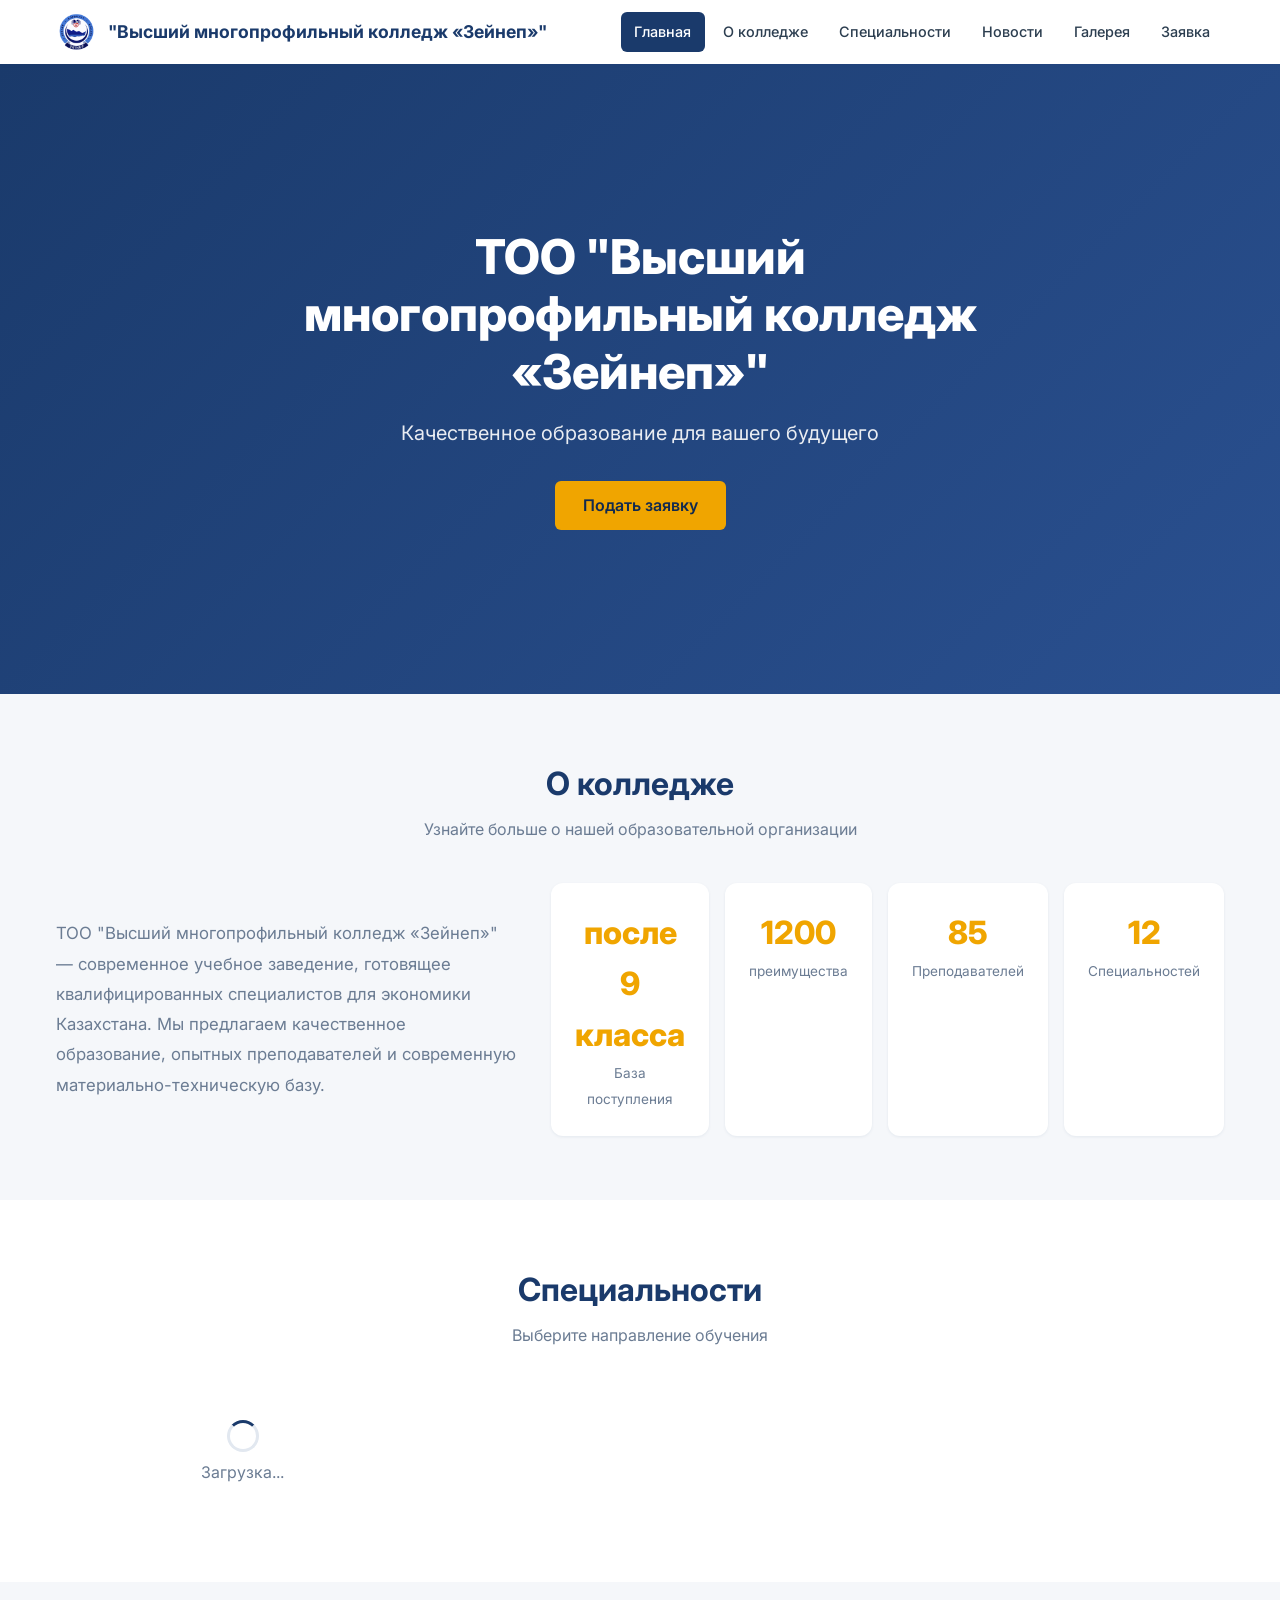
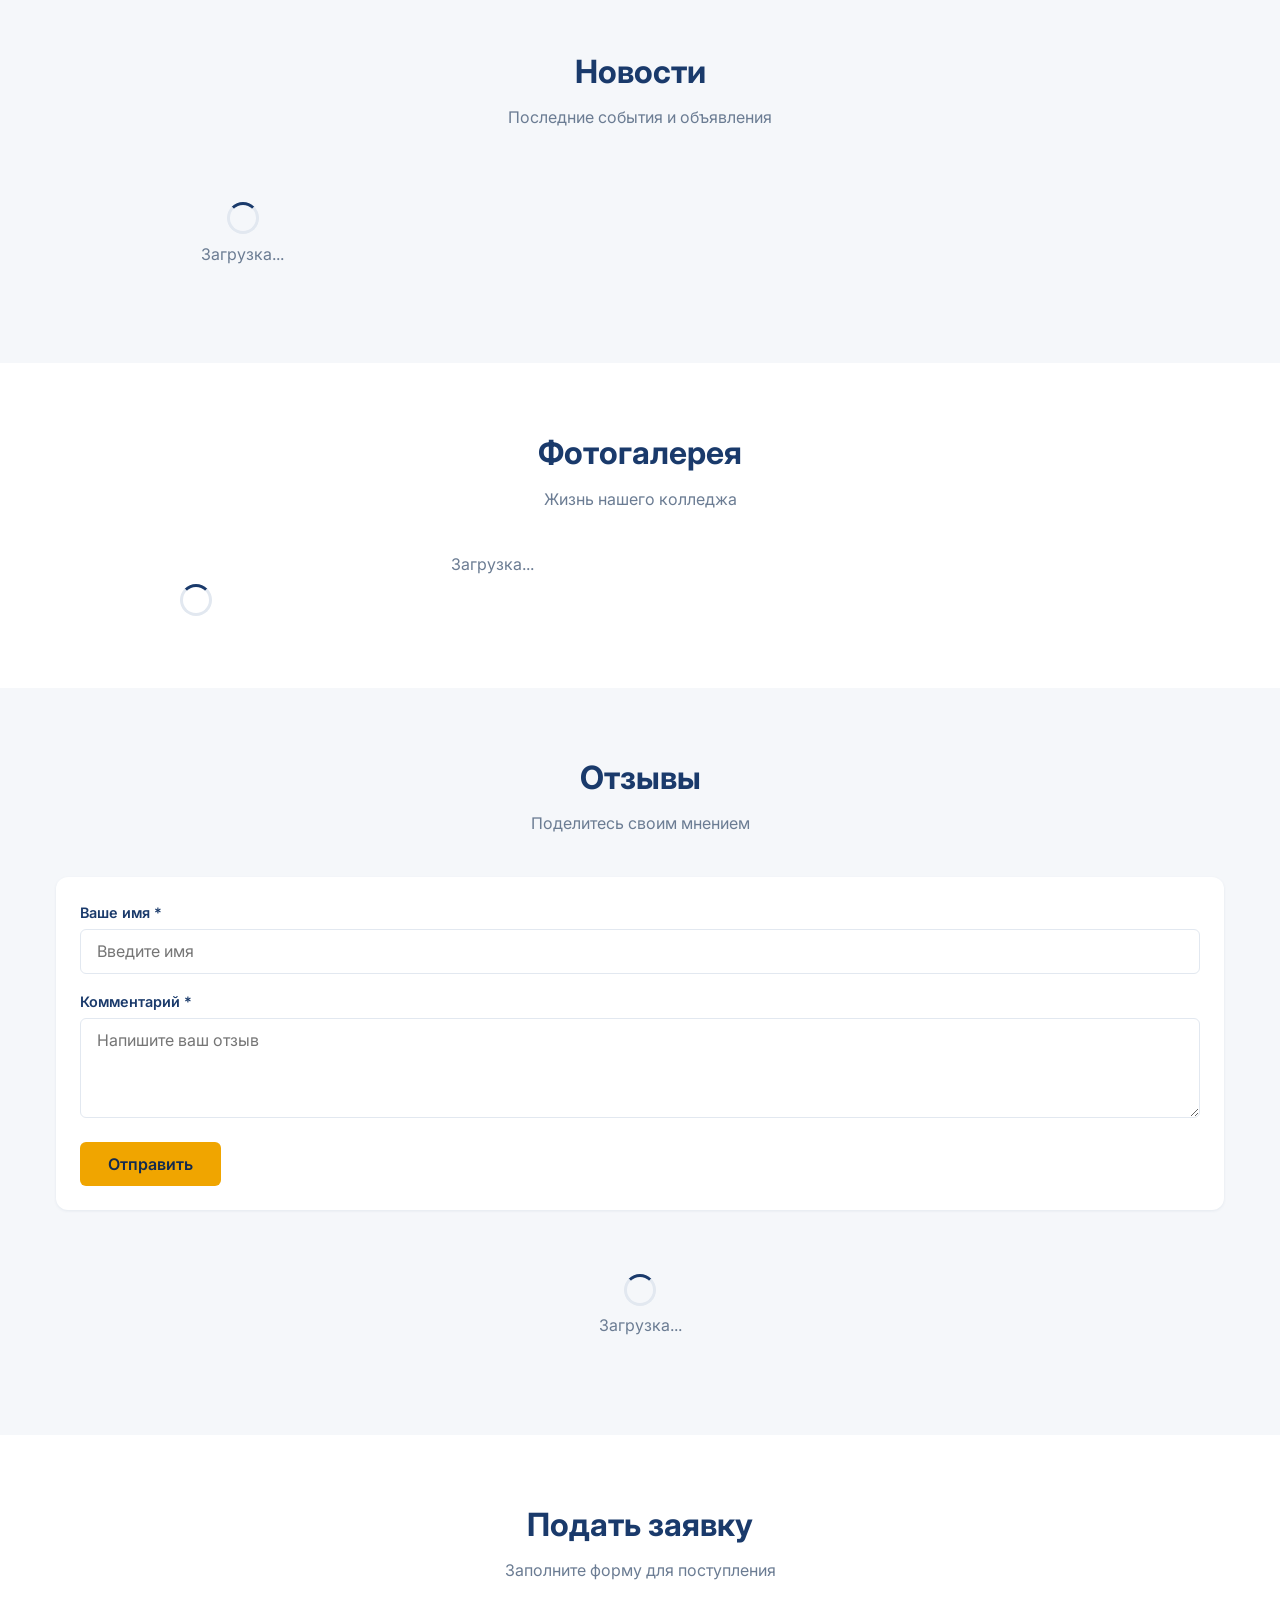
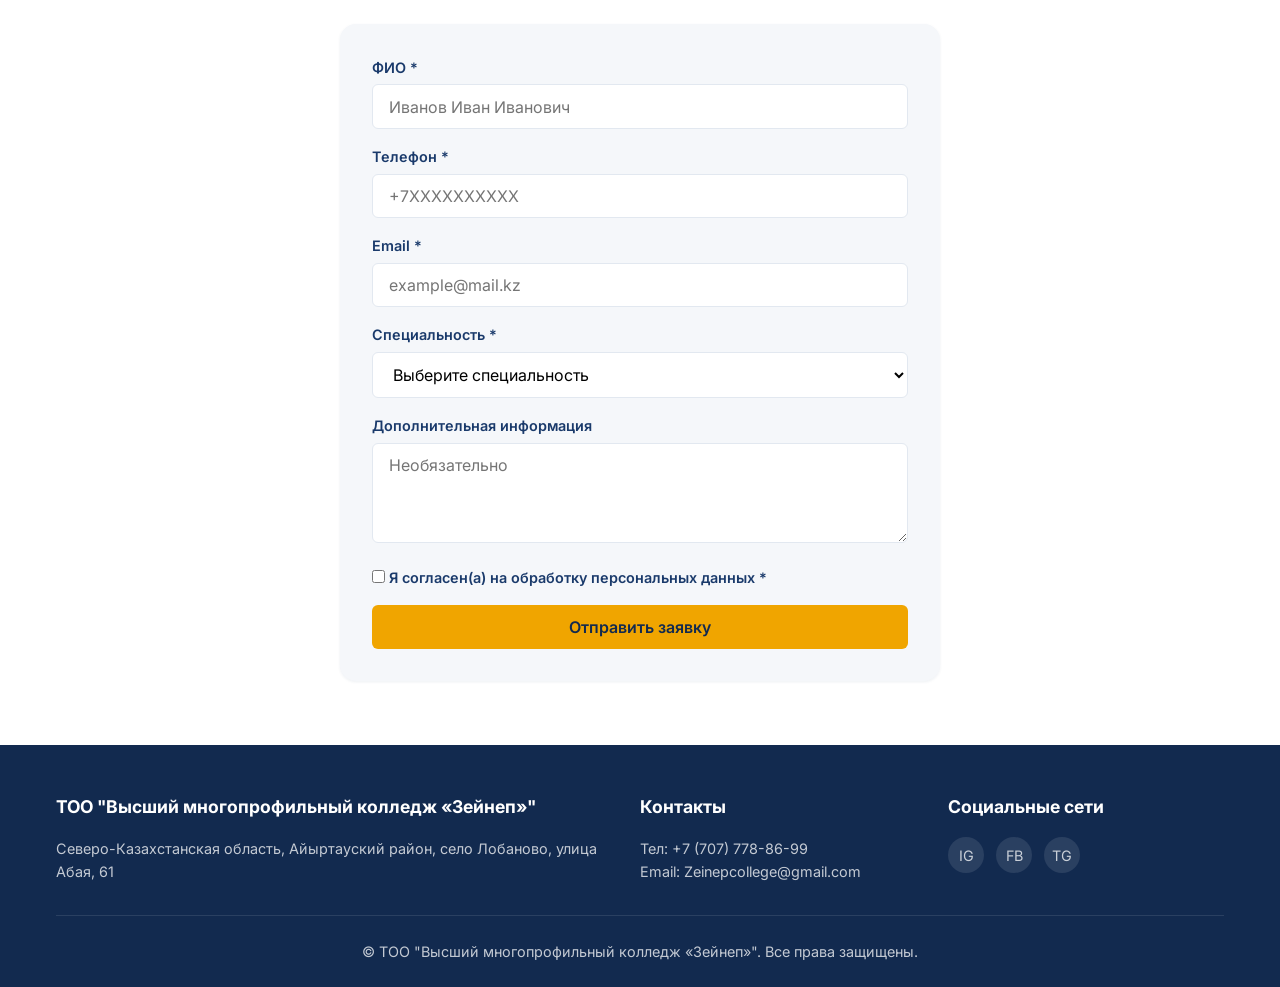
==== index.html @ b901e51c "first commit" ====
<!DOCTYPE html>
<html lang="ru">
<head>
  <meta charset="UTF-8">
  <meta name="viewport" content="width=device-width, initial-scale=1.0">
  <meta name="description" content="Алматинский Технический Колледж — качественное образование в Казахстане">
  <meta name="theme-color" content="#1a3a6b">
  <title>"Высший многопрофильный колледж «Зейнеп»"</title>

  <!-- Favicon -->
  <link rel="icon" href="favicon.ico" sizes="32x32">
  <link rel="icon" href="images/favicon.svg" type="image/svg+xml">
  <link rel="apple-touch-icon" href="images/favicon.svg">
  <link rel="shortcut icon" href="favicon.ico">

  <!-- Critical CSS -->
  <style>
    *,*::before,*::after{box-sizing:border-box;margin:0;padding:0}
    html{scroll-behavior:smooth;font-size:16px}
    body{font-family:'Inter',-apple-system,sans-serif;color:#2c3e50;background:#f5f7fa;line-height:1.6}
    .header{position:sticky;top:0;z-index:1000;background:#fff;box-shadow:0 1px 3px rgba(26,58,107,.08);height:64px}
    .header .container{display:flex;align-items:center;justify-content:space-between;height:100%;max-width:1200px;margin:0 auto;padding:0 1rem}
    .hero{min-height:70vh;display:flex;align-items:center;justify-content:center;text-align:center;background:linear-gradient(135deg,#1a3a6b,#2a5090);color:#fff;padding:3rem 1rem}
    .hero h1{font-size:clamp(1.75rem,5vw,3rem);font-weight:800;margin-bottom:1rem}
    .loading{text-align:center;padding:2rem;color:#6b7c93}
    .spinner{display:inline-block;width:32px;height:32px;border:3px solid #e2e8f0;border-top-color:#1a3a6b;border-radius:50%;animation:spin .8s linear infinite}
    @keyframes spin{to{transform:rotate(360deg)}}
  </style>

  <link rel="preconnect" href="https://fonts.googleapis.com">
  <link rel="preconnect" href="https://fonts.gstatic.com" crossorigin>
  <link href="https://fonts.googleapis.com/css2?family=Inter:wght@400;500;600;700;800&display=swap" rel="stylesheet">
  <link rel="stylesheet" href="assets/css/style.css">
</head>
<body>

  <!-- Header -->
  <header class="header" id="header">
    <div class="container">
      <a href="#home" class="logo">
        <img src="images/logo.png" alt="Логотип колледжа" id="site-logo" width="40" height="40">
        <span id="site-name">"Высший многопрофильный колледж «Зейнеп»"</span>
      </a>
      <button class="nav-toggle" id="nav-toggle" aria-label="Открыть меню" aria-expanded="false">
        <span></span><span></span><span></span>
      </button>
      <nav class="nav" id="nav" aria-label="Основная навигация">
        <a href="#home" class="active">Главная</a>
        <a href="#about">О колледже</a>
        <a href="#specializations">Специальности</a>
        <a href="#news">Новости</a>
        <a href="#gallery">Галерея</a>
        <a href="#apply">Заявка</a>
      </nav>
    </div>
  </header>

  <!-- Hero -->
  <section class="hero" id="home">
    <div class="hero-content">
      <h1 id="hero-title">ТОО "Высший многопрофильный колледж «Зейнеп»"</h1>
      <p id="hero-tagline">Качественное образование для вашего будущего</p>
      <a href="#apply" class="btn btn-primary">Подать заявку</a>
    </div>
  </section>

  <!-- About -->
  <section class="section" id="about">
    <div class="container">
      <h2 class="section-title">О колледже</h2>
      <p class="section-subtitle">Узнайте больше о нашей образовательной организации</p>
      <div class="about-grid">
        <div class="about-text" id="about-text">
          <p> ТОО "Высший многопрофильный колледж «Зейнеп»" — современное учебное заведение, готовящее квалифицированных специалистов для экономики Казахстана. Мы предлагаем качественное образование, опытных преподавателей и современную материально-техническую базу.</p>
        </div>
        <div class="stats-grid" id="stats-grid">
          <div class="stat-card">
            <span class="stat-number" id="stat-founded">после 9 класса</span>
            <span class="stat-label">База поступления</span>
          </div>
          <div class="stat-card">
            <span class="stat-number" id="stat-students">1200</span>
            <span class="stat-label">преимущества</span>
          </div>
          <div class="stat-card">
            <span class="stat-number" id="stat-teachers">85</span>
            <span class="stat-label">Преподавателей</span>
          </div>
          <div class="stat-card">
            <span class="stat-number" id="stat-specs">12</span>
            <span class="stat-label">Специальностей</span>
          </div>
        </div>
      </div>
    </div>
  </section>

  <!-- Specializations -->
  <section class="section" id="specializations" style="background:#fff">
    <div class="container">
      <h2 class="section-title">Специальности</h2>
      <p class="section-subtitle">Выберите направление обучения</p>
      <div class="cards-grid" id="specs-grid">
        <div class="loading"><div class="spinner"></div><p>Загрузка...</p></div>
      </div>
    </div>
  </section>

  <!-- News -->
  <section class="section" id="news">
    <div class="container">
      <h2 class="section-title">Новости</h2>
      <p class="section-subtitle">Последние события и объявления</p>
      <div class="cards-grid" id="news-grid">
        <div class="loading"><div class="spinner"></div><p>Загрузка...</p></div>
      </div>
      <div class="show-more-wrap hidden" id="news-show-more-wrap">
        <button class="btn btn-secondary" id="news-show-more">Показать ещё</button>
      </div>
    </div>
  </section>

  <!-- Gallery -->
  <section class="section" id="gallery" style="background:#fff">
    <div class="container">
      <h2 class="section-title">Фотогалерея</h2>
      <p class="section-subtitle">Жизнь нашего колледжа</p>
      <div class="gallery-grid" id="gallery-grid">
        <div class="loading"><div class="spinner"></div><p>Загрузка...</p></div>
      </div>
    </div>
  </section>

  <!-- Comments -->
  <section class="section" id="comments">
    <div class="container">
      <h2 class="section-title">Отзывы</h2>
      <p class="section-subtitle">Поделитесь своим мнением</p>
      <form class="comment-form" id="comment-form" novalidate>
        <div class="form-group">
          <label for="comment-name">Ваше имя *</label>
          <input type="text" id="comment-name" class="form-control" required maxlength="100" placeholder="Введите имя">
          <span class="form-error" id="comment-name-error">Пожалуйста, введите имя</span>
        </div>
        <div class="form-group">
          <label for="comment-text">Комментарий *</label>
          <textarea id="comment-text" class="form-control" required maxlength="1000" placeholder="Напишите ваш отзыв"></textarea>
          <span class="form-error" id="comment-text-error">Пожалуйста, введите комментарий</span>
        </div>
        <button type="submit" class="btn btn-primary">Отправить</button>
      </form>
      <div class="comments-list" id="comments-list">
        <div class="loading"><div class="spinner"></div><p>Загрузка...</p></div>
      </div>
    </div>
  </section>

  <!-- Application -->
  <section class="section apply-section" id="apply">
    <div class="container">
      <h2 class="section-title">Подать заявку</h2>
      <p class="section-subtitle">Заполните форму для поступления</p>
      <form class="apply-form" id="apply-form" novalidate>
        <div class="form-group">
          <label for="apply-name">ФИО *</label>
          <input type="text" id="apply-name" class="form-control" required maxlength="150" placeholder="Иванов Иван Иванович">
          <span class="form-error" id="apply-name-error">Введите полное имя</span>
        </div>
        <div class="form-group">
          <label for="apply-phone">Телефон *</label>
          <input type="tel" id="apply-phone" class="form-control" required placeholder="+7XXXXXXXXXX" inputmode="numeric" maxlength="12">
          <span class="form-error" id="apply-phone-error">Формат: +7 и 10 цифр (например, +77001234567)</span>
        </div>
        <div class="form-group">
          <label for="apply-email">Email *</label>
          <input type="email" id="apply-email" class="form-control" required placeholder="example@mail.kz">
          <span class="form-error" id="apply-email-error">Введите корректный email</span>
        </div>
        <div class="form-group">
          <label for="apply-spec">Специальность *</label>
          <select id="apply-spec" class="form-control" required>
            <option value="">Выберите специальность</option>
          </select>
          <span class="form-error" id="apply-spec-error">Выберите специальность</span>
        </div>
        <div class="form-group">
          <label for="apply-message">Дополнительная информация</label>
          <textarea id="apply-message" class="form-control" maxlength="2000" placeholder="Необязательно"></textarea>
        </div>
        <div class="form-group">
          <label class="form-check">
            <input type="checkbox" id="apply-consent" required>
            <span>Я согласен(а) на обработку персональных данных *</span>
          </label>
          <span class="form-error" id="apply-consent-error">Необходимо согласие</span>
        </div>
        <button type="submit" class="btn btn-primary" style="width:100%">Отправить заявку</button>
      </form>
      <div class="form-success" id="apply-success">
        <p>✓ Заявка успешно отправлена! Мы свяжемся с вами в ближайшее время.</p>
      </div>
    </div>
  </section>

  <!-- Footer -->
  <footer class="footer" id="footer">
    <div class="container">
      <div class="footer-grid">
        <div>
          <h3 id="footer-name">ТОО "Высший многопрофильный колледж «Зейнеп»"</h3>
          <p id="footer-address">Северо-Казахстанская область, Айыртауский район, село Лобаново, улица Абая, 61</p>
        </div>
        <div>
          <h3>Контакты</h3>
          <p>Тел: <a href="tel:+77271234567" id="footer-phone">+7 (707) 778-86-99</a></p>
          <p>Email: <a href="mailto:info@college.kz" id="footer-email">Zeinepcollege@gmail.com</a></p>
        </div>
        <div>
          <h3>Социальные сети</h3>
          <div class="social-links" id="social-links">
            <a href="#" aria-label="Instagram" title="Instagram">IG</a>
            <a href="#" aria-label="Facebook" title="Facebook">FB</a>
            <a href="#" aria-label="Telegram" title="Telegram">TG</a>
          </div>
        </div>
      </div>
      <div class="footer-bottom">
        <p>&copy; <span id="footer-year"></span> <span id="footer-copy-name">ТОО "Высший многопрофильный колледж «Зейнеп»"</span>. Все права защищены.</p>
      </div>
    </div>
  </footer>

  <!-- Lightbox -->
  <div class="lightbox" id="lightbox" role="dialog" aria-label="Просмотр фото">
    <button class="lightbox-close" id="lightbox-close" aria-label="Закрыть">&times;</button>
    <img src="" alt="" id="lightbox-img">
    <p class="lightbox-caption" id="lightbox-caption"></p>
  </div>

  <!-- Toast -->
  <div class="toast" id="toast"></div>

  <script type="module" src="js/main.js" defer></script>
</body>
</html>
---- assets/css/style.css ----
/* College Website — Main Stylesheet */
:root {
  --color-primary: #1a3a6b;
  --color-primary-dark: #122a4f;
  --color-primary-light: #2a5090;
  --color-accent: #f0a500;
  --color-accent-hover: #d89400;
  --color-white: #ffffff;
  --color-bg: #f5f7fa;
  --color-text: #2c3e50;
  --color-text-light: #6b7c93;
  --color-border: #e2e8f0;
  --color-success: #27ae60;
  --color-danger: #e74c3c;
  --font-family: 'Inter', 'Roboto', -apple-system, BlinkMacSystemFont, sans-serif;
  --shadow-sm: 0 1px 3px rgba(26, 58, 107, 0.08);
  --shadow-md: 0 4px 16px rgba(26, 58, 107, 0.12);
  --shadow-lg: 0 8px 32px rgba(26, 58, 107, 0.16);
  --radius-sm: 6px;
  --radius-md: 12px;
  --radius-lg: 16px;
  --transition: 0.25s ease;
  --header-height: 64px;
}

*, *::before, *::after { box-sizing: border-box; margin: 0; padding: 0; }

html {
  scroll-behavior: smooth;
  font-size: 16px;
  -webkit-text-size-adjust: 100%;
}

body {
  font-family: var(--font-family);
  color: var(--color-text);
  background: var(--color-bg);
  line-height: 1.6;
  overflow-x: hidden;
}

img { max-width: 100%; height: auto; display: block; }

a { color: var(--color-primary); text-decoration: none; transition: color var(--transition); }
a:hover { color: var(--color-accent); }

ul { list-style: none; }

.container {
  width: 100%;
  max-width: 1200px;
  margin: 0 auto;
  padding: 0 1rem;
}

.section {
  padding: 4rem 0;
}

.section-title {
  font-size: clamp(1.5rem, 4vw, 2rem);
  color: var(--color-primary);
  text-align: center;
  margin-bottom: 0.5rem;
  font-weight: 700;
}

.section-subtitle {
  text-align: center;
  color: var(--color-text-light);
  margin-bottom: 2.5rem;
  font-size: 1rem;
}

/* Header */
.header {
  position: sticky;
  top: 0;
  z-index: 1000;
  background: var(--color-white);
  box-shadow: var(--shadow-sm);
  height: var(--header-height);
}

.header .container {
  display: flex;
  align-items: center;
  justify-content: space-between;
  height: 100%;
}

.logo {
  display: flex;
  align-items: center;
  gap: 0.75rem;
  font-weight: 700;
  font-size: 1.1rem;
  color: var(--color-primary);
}

.logo img {
  width: 40px;
  height: 40px;
  border-radius: var(--radius-sm);
  object-fit: cover;
}

.nav-toggle {
  display: flex;
  flex-direction: column;
  gap: 5px;
  background: none;
  border: none;
  cursor: pointer;
  padding: 4px;
}

.nav-toggle span {
  display: block;
  width: 24px;
  height: 2px;
  background: var(--color-primary);
  transition: var(--transition);
  border-radius: 2px;
}

.nav {
  display: none;
  position: fixed;
  top: var(--header-height);
  left: 0;
  right: 0;
  background: var(--color-white);
  box-shadow: var(--shadow-md);
  padding: 1rem;
  flex-direction: column;
  gap: 0;
}

.nav.open { display: flex; }

.nav a {
  display: block;
  padding: 0.75rem 1rem;
  color: var(--color-text);
  font-weight: 500;
  border-radius: var(--radius-sm);
  transition: background var(--transition), color var(--transition);
}

.nav a:hover,
.nav a.active {
  background: var(--color-primary);
  color: var(--color-white);
}

@media (min-width: 768px) {
  .nav-toggle { display: none; }
  .nav {
    display: flex;
    position: static;
    flex-direction: row;
    background: none;
    box-shadow: none;
    padding: 0;
    gap: 0.25rem;
  }
  .nav a { padding: 0.5rem 0.85rem; font-size: 0.9rem; }
}

/* Hero */
.hero {
  position: relative;
  min-height: 70vh;
  display: flex;
  align-items: center;
  justify-content: center;
  text-align: center;
  background: linear-gradient(135deg, var(--color-primary) 0%, var(--color-primary-light) 100%);
  color: var(--color-white);
  padding: 3rem 1rem;
  overflow: hidden;
}

.hero::before {
  content: '';
  position: absolute;
  inset: 0;
  background: url('../images/hero-pattern.svg') repeat;
  opacity: 0.05;
}

.hero-content { position: relative; z-index: 1; max-width: 700px; }

.hero h1 {
  font-size: clamp(1.75rem, 5vw, 3rem);
  font-weight: 800;
  margin-bottom: 1rem;
  line-height: 1.2;
}

.hero p {
  font-size: clamp(1rem, 2.5vw, 1.25rem);
  opacity: 0.9;
  margin-bottom: 2rem;
}

/* Buttons */
.btn {
  display: inline-flex;
  align-items: center;
  justify-content: center;
  gap: 0.5rem;
  padding: 0.75rem 1.75rem;
  border: none;
  border-radius: var(--radius-sm);
  font-family: var(--font-family);
  font-size: 1rem;
  font-weight: 600;
  cursor: pointer;
  transition: background var(--transition), transform var(--transition), box-shadow var(--transition);
}

.btn:active { transform: scale(0.97); }

.btn-primary {
  background: var(--color-accent);
  color: var(--color-primary-dark);
}

.btn-primary:hover {
  background: var(--color-accent-hover);
  box-shadow: var(--shadow-md);
}

.btn-outline {
  background: transparent;
  color: var(--color-white);
  border: 2px solid var(--color-white);
}

.btn-outline:hover {
  background: var(--color-white);
  color: var(--color-primary);
}

.btn-sm { padding: 0.5rem 1rem; font-size: 0.875rem; }

/* About */
.about-grid {
  display: grid;
  gap: 2rem;
  align-items: center;
}

.about-text {
  font-size: 1.05rem;
  color: var(--color-text-light);
  line-height: 1.8;
}

.stats-grid {
  display: grid;
  grid-template-columns: repeat(2, 1fr);
  gap: 1rem;
}

.stat-card {
  background: var(--color-white);
  border-radius: var(--radius-md);
  padding: 1.5rem;
  text-align: center;
  box-shadow: var(--shadow-sm);
  transition: transform var(--transition), box-shadow var(--transition);
}

.stat-card:hover {
  transform: translateY(-4px);
  box-shadow: var(--shadow-md);
}

.stat-number {
  font-size: 2rem;
  font-weight: 800;
  color: var(--color-accent);
  display: block;
}

.stat-label {
  font-size: 0.85rem;
  color: var(--color-text-light);
  margin-top: 0.25rem;
}

@media (min-width: 768px) {
  .about-grid { grid-template-columns: 1fr 1fr; }
  .stats-grid { grid-template-columns: repeat(4, 1fr); }
}

/* Cards */
.cards-grid {
  display: grid;
  grid-template-columns: 1fr;
  gap: 1.5rem;
}

@media (min-width: 600px) { .cards-grid { grid-template-columns: repeat(2, 1fr); } }
@media (min-width: 992px) { .cards-grid { grid-template-columns: repeat(3, 1fr); } }

.card {
  background: var(--color-white);
  border-radius: var(--radius-md);
  box-shadow: var(--shadow-sm);
  overflow: hidden;
  transition: transform var(--transition), box-shadow var(--transition);
}

.card:hover {
  transform: translateY(-4px);
  box-shadow: var(--shadow-md);
}

.card-body { padding: 1.5rem; }

.card-title {
  font-size: 1.15rem;
  font-weight: 700;
  color: var(--color-primary);
  margin-bottom: 0.5rem;
}

.card-meta {
  display: flex;
  flex-wrap: wrap;
  gap: 0.5rem;
  margin-bottom: 0.75rem;
}

.badge {
  display: inline-block;
  padding: 0.2rem 0.6rem;
  border-radius: 20px;
  font-size: 0.75rem;
  font-weight: 600;
  background: rgba(26, 58, 107, 0.1);
  color: var(--color-primary);
}

.badge-accent {
  background: rgba(240, 165, 0, 0.15);
  color: var(--color-accent-hover);
}

.card-text {
  color: var(--color-text-light);
  font-size: 0.95rem;
  line-height: 1.6;
}

.card-expand {
  max-height: 0;
  overflow: hidden;
  transition: max-height 0.4s ease;
}

.card.expanded .card-expand { max-height: 500px; }

.card-toggle {
  background: none;
  border: none;
  color: var(--color-primary);
  font-weight: 600;
  cursor: pointer;
  padding: 0.5rem 0;
  font-size: 0.9rem;
  font-family: var(--font-family);
}

.card-toggle:hover { color: var(--color-accent); }

/* News */
.news-date {
  font-size: 0.8rem;
  color: var(--color-text-light);
  margin-bottom: 0.5rem;
}

.news-card .card-body { cursor: pointer; }

.news-full {
  display: none;
  padding-top: 0.75rem;
  border-top: 1px solid var(--color-border);
  margin-top: 0.75rem;
}

.news-card.expanded .news-full { display: block; }
.news-card.expanded .news-preview { display: none; }

.show-more-wrap { text-align: center; margin-top: 2rem; }

/* Gallery */
.gallery-grid {
  columns: 2;
  column-gap: 0.75rem;
}

.gallery-item {
  break-inside: avoid;
  margin-bottom: 0.75rem;
  border-radius: var(--radius-md);
  overflow: hidden;
  cursor: pointer;
  position: relative;
}

.gallery-item img {
  width: 100%;
  transition: transform var(--transition);
}

.gallery-item:hover img { transform: scale(1.05); }

@media (min-width: 600px) { .gallery-grid { columns: 3; } }
@media (min-width: 992px) { .gallery-grid { columns: 4; column-gap: 1rem; } }

/* Lightbox */
.lightbox {
  display: none;
  position: fixed;
  inset: 0;
  z-index: 2000;
  background: rgba(0, 0, 0, 0.9);
  align-items: center;
  justify-content: center;
  padding: 1rem;
}

.lightbox.open { display: flex; }

.lightbox img {
  max-height: 90vh;
  max-width: 90vw;
  border-radius: var(--radius-sm);
}

.lightbox-close {
  position: absolute;
  top: 1rem;
  right: 1rem;
  background: none;
  border: none;
  color: var(--color-white);
  font-size: 2rem;
  cursor: pointer;
  line-height: 1;
}

.lightbox-caption {
  position: absolute;
  bottom: 1.5rem;
  left: 50%;
  transform: translateX(-50%);
  color: var(--color-white);
  text-align: center;
  font-size: 0.9rem;
}

/* Comments */
.comment-form {
  background: var(--color-white);
  border-radius: var(--radius-md);
  padding: 1.5rem;
  box-shadow: var(--shadow-sm);
  margin-bottom: 2rem;
}

.form-group { margin-bottom: 1rem; }

.form-group label {
  display: block;
  font-weight: 600;
  margin-bottom: 0.35rem;
  font-size: 0.9rem;
  color: var(--color-primary);
}

.form-control {
  width: 100%;
  padding: 0.7rem 1rem;
  border: 1px solid var(--color-border);
  border-radius: var(--radius-sm);
  font-family: var(--font-family);
  font-size: 1rem;
  transition: border-color var(--transition), box-shadow var(--transition);
  background: var(--color-white);
}

.form-control:focus {
  outline: none;
  border-color: var(--color-primary);
  box-shadow: 0 0 0 3px rgba(26, 58, 107, 0.15);
}

textarea.form-control { resize: vertical; min-height: 100px; }

.form-check {
  display: flex;
  align-items: flex-start;
  gap: 0.5rem;
  font-size: 0.9rem;
}

.form-check input { margin-top: 0.25rem; }

.form-error {
  color: var(--color-danger);
  font-size: 0.8rem;
  margin-top: 0.25rem;
  display: none;
}

.form-error.visible { display: block; }

.comments-list { display: flex; flex-direction: column; gap: 1rem; }

.comment-item {
  background: var(--color-white);
  border-radius: var(--radius-md);
  padding: 1.25rem;
  box-shadow: var(--shadow-sm);
}

.comment-header {
  display: flex;
  justify-content: space-between;
  align-items: center;
  margin-bottom: 0.5rem;
}

.comment-author { font-weight: 700; color: var(--color-primary); }

.comment-date { font-size: 0.8rem; color: var(--color-text-light); }

.comment-text { color: var(--color-text); margin-bottom: 0.75rem; }

.comment-actions { display: flex; align-items: center; gap: 0.5rem; }

.like-btn {
  display: inline-flex;
  align-items: center;
  gap: 0.35rem;
  background: none;
  border: 1px solid var(--color-border);
  border-radius: 20px;
  padding: 0.3rem 0.75rem;
  cursor: pointer;
  font-size: 0.85rem;
  font-family: var(--font-family);
  transition: background var(--transition), border-color var(--transition);
}

.like-btn:hover { border-color: var(--color-accent); }

.like-btn.liked {
  background: rgba(240, 165, 0, 0.15);
  border-color: var(--color-accent);
  color: var(--color-accent-hover);
}

/* Application Form */
.apply-section {
  background: var(--color-white);
}

.apply-form {
  max-width: 600px;
  margin: 0 auto;
  background: var(--color-bg);
  border-radius: var(--radius-lg);
  padding: 2rem;
  box-shadow: var(--shadow-sm);
}

.form-success {
  display: none;
  text-align: center;
  padding: 2rem;
  background: rgba(39, 174, 96, 0.1);
  border-radius: var(--radius-md);
  color: var(--color-success);
  font-weight: 600;
}

.form-success.visible { display: block; }

/* Footer */
.footer {
  background: var(--color-primary-dark);
  color: rgba(255, 255, 255, 0.85);
  padding: 3rem 0 1.5rem;
}

.footer-grid {
  display: grid;
  gap: 2rem;
  margin-bottom: 2rem;
}

.footer h3 {
  color: var(--color-white);
  font-size: 1.1rem;
  margin-bottom: 1rem;
}

.footer p, .footer a { font-size: 0.9rem; color: rgba(255, 255, 255, 0.75); }
.footer a:hover { color: var(--color-accent); }

.social-links { display: flex; gap: 0.75rem; flex-wrap: wrap; }

.social-links a {
  display: inline-flex;
  align-items: center;
  justify-content: center;
  width: 36px;
  height: 36px;
  border-radius: 50%;
  background: rgba(255, 255, 255, 0.1);
  transition: background var(--transition);
}

.social-links a:hover { background: var(--color-accent); color: var(--color-primary-dark); }

.footer-bottom {
  border-top: 1px solid rgba(255, 255, 255, 0.1);
  padding-top: 1.5rem;
  text-align: center;
  font-size: 0.85rem;
}

@media (min-width: 768px) {
  .footer-grid { grid-template-columns: 2fr 1fr 1fr; }
}

/* Loading & Empty States */
.loading {
  text-align: center;
  padding: 2rem;
  color: var(--color-text-light);
}

.spinner {
  display: inline-block;
  width: 32px;
  height: 32px;
  border: 3px solid var(--color-border);
  border-top-color: var(--color-primary);
  border-radius: 50%;
  animation: spin 0.8s linear infinite;
}

@keyframes spin { to { transform: rotate(360deg); } }

.empty-state {
  text-align: center;
  padding: 2rem;
  color: var(--color-text-light);
}

/* Toast */
.toast {
  position: fixed;
  bottom: 1.5rem;
  right: 1.5rem;
  padding: 0.75rem 1.25rem;
  border-radius: var(--radius-sm);
  color: var(--color-white);
  font-weight: 500;
  z-index: 3000;
  transform: translateY(100px);
  opacity: 0;
  transition: transform 0.3s ease, opacity 0.3s ease;
}

.toast.show { transform: translateY(0); opacity: 1; }
.toast-success { background: var(--color-success); }
.toast-error { background: var(--color-danger); }

/* Admin Styles */
.admin-body { background: #eef1f6; min-height: 100vh; }

.admin-login {
  min-height: 100vh;
  display: flex;
  align-items: center;
  justify-content: center;
  padding: 1rem;
}

.login-card {
  background: var(--color-white);
  border-radius: var(--radius-lg);
  padding: 2.5rem;
  box-shadow: var(--shadow-lg);
  width: 100%;
  max-width: 420px;
}

.login-card h1 {
  text-align: center;
  color: var(--color-primary);
  margin-bottom: 0.5rem;
  font-size: 1.5rem;
}

.login-card p {
  text-align: center;
  color: var(--color-text-light);
  margin-bottom: 2rem;
  font-size: 0.9rem;
}

.admin-dashboard { display: none; }
.admin-dashboard.visible { display: block; }

.admin-header {
  background: var(--color-primary);
  color: var(--color-white);
  padding: 1rem 0;
  position: sticky;
  top: 0;
  z-index: 100;
}

.admin-header .container {
  display: flex;
  align-items: center;
  justify-content: space-between;
}

.admin-header h1 { font-size: 1.25rem; }

.admin-header .btn-outline {
  border-color: rgba(255, 255, 255, 0.6);
  color: var(--color-white);
  padding: 0.4rem 1rem;
  font-size: 0.85rem;
}

.admin-header .btn-outline:hover {
  background: var(--color-white);
  color: var(--color-primary);
}

.admin-nav {
  background: var(--color-white);
  border-bottom: 1px solid var(--color-border);
  overflow-x: auto;
  -webkit-overflow-scrolling: touch;
}

.admin-nav .container {
  display: flex;
  gap: 0;
  white-space: nowrap;
}

.admin-nav button {
  background: none;
  border: none;
  padding: 0.85rem 1.25rem;
  font-family: var(--font-family);
  font-size: 0.9rem;
  font-weight: 500;
  color: var(--color-text-light);
  cursor: pointer;
  border-bottom: 3px solid transparent;
  transition: color var(--transition), border-color var(--transition);
}

.admin-nav button:hover,
.admin-nav button.active {
  color: var(--color-primary);
  border-bottom-color: var(--color-accent);
}

.admin-content { padding: 2rem 0; }

.admin-panel { display: none; }
.admin-panel.active { display: block; }

.admin-panel h2 {
  color: var(--color-primary);
  margin-bottom: 1.5rem;
  font-size: 1.35rem;
}

.admin-card {
  background: var(--color-white);
  border-radius: var(--radius-md);
  padding: 1.5rem;
  box-shadow: var(--shadow-sm);
  margin-bottom: 1.5rem;
}

.admin-table-wrap { overflow-x: auto; }

.admin-table {
  width: 100%;
  border-collapse: collapse;
  font-size: 0.9rem;
}

.admin-table th,
.admin-table td {
  padding: 0.75rem 1rem;
  text-align: left;
  border-bottom: 1px solid var(--color-border);
}

.admin-table th {
  background: var(--color-bg);
  font-weight: 600;
  color: var(--color-primary);
  white-space: nowrap;
}

.admin-table tr:hover td { background: rgba(26, 58, 107, 0.03); }

.admin-actions { display: flex; gap: 0.5rem; flex-wrap: wrap; }

.btn-danger {
  background: var(--color-danger);
  color: var(--color-white);
}

.btn-danger:hover { background: #c0392b; }

.btn-secondary {
  background: var(--color-primary);
  color: var(--color-white);
}

.btn-secondary:hover { background: var(--color-primary-dark); }

.btn-success {
  background: var(--color-success);
  color: var(--color-white);
}

.status-badge {
  display: inline-block;
  padding: 0.15rem 0.5rem;
  border-radius: 12px;
  font-size: 0.75rem;
  font-weight: 600;
}

.status-new { background: rgba(240, 165, 0, 0.2); color: var(--color-accent-hover); }
.status-reviewed { background: rgba(39, 174, 96, 0.15); color: var(--color-success); }
.status-published { background: rgba(39, 174, 96, 0.15); color: var(--color-success); }
.status-draft { background: rgba(107, 124, 147, 0.15); color: var(--color-text-light); }

.admin-list-item {
  display: flex;
  align-items: center;
  justify-content: space-between;
  padding: 1rem;
  border-bottom: 1px solid var(--color-border);
  gap: 1rem;
}

.admin-list-item:last-child { border-bottom: none; }

.admin-list-info { flex: 1; min-width: 0; }
.admin-list-info h4 { font-size: 0.95rem; color: var(--color-primary); margin-bottom: 0.25rem; }
.admin-list-info p { font-size: 0.85rem; color: var(--color-text-light); }

.reorder-btns { display: flex; flex-direction: column; gap: 2px; }

.reorder-btns button {
  background: var(--color-bg);
  border: 1px solid var(--color-border);
  border-radius: 4px;
  width: 28px;
  height: 24px;
  cursor: pointer;
  font-size: 0.75rem;
  line-height: 1;
}

.reorder-btns button:hover { background: var(--color-primary); color: var(--color-white); }

.gallery-admin-grid {
  display: grid;
  grid-template-columns: repeat(auto-fill, minmax(140px, 1fr));
  gap: 1rem;
}

.gallery-admin-item {
  position: relative;
  border-radius: var(--radius-sm);
  overflow: hidden;
  aspect-ratio: 1;
}

.gallery-admin-item img {
  width: 100%;
  height: 100%;
  object-fit: cover;
}

.gallery-admin-item .overlay {
  position: absolute;
  inset: 0;
  background: rgba(0, 0, 0, 0.5);
  display: flex;
  align-items: center;
  justify-content: center;
  opacity: 0;
  transition: opacity var(--transition);
}

.gallery-admin-item:hover .overlay { opacity: 1; }

.modal {
  display: none;
  position: fixed;
  inset: 0;
  z-index: 2000;
  background: rgba(0, 0, 0, 0.5);
  align-items: center;
  justify-content: center;
  padding: 1rem;
}

.modal.open { display: flex; }

.modal-content {
  background: var(--color-white);
  border-radius: var(--radius-lg);
  padding: 2rem;
  width: 100%;
  max-width: 560px;
  max-height: 90vh;
  overflow-y: auto;
}

.modal-header {
  display: flex;
  justify-content: space-between;
  align-items: center;
  margin-bottom: 1.5rem;
}

.modal-header h3 { color: var(--color-primary); }

.modal-close {
  background: none;
  border: none;
  font-size: 1.5rem;
  cursor: pointer;
  color: var(--color-text-light);
  line-height: 1;
}

.form-row {
  display: grid;
  gap: 1rem;
}

@media (min-width: 600px) {
  .form-row.two-col { grid-template-columns: 1fr 1fr; }
}

.hidden { display: none !important; }
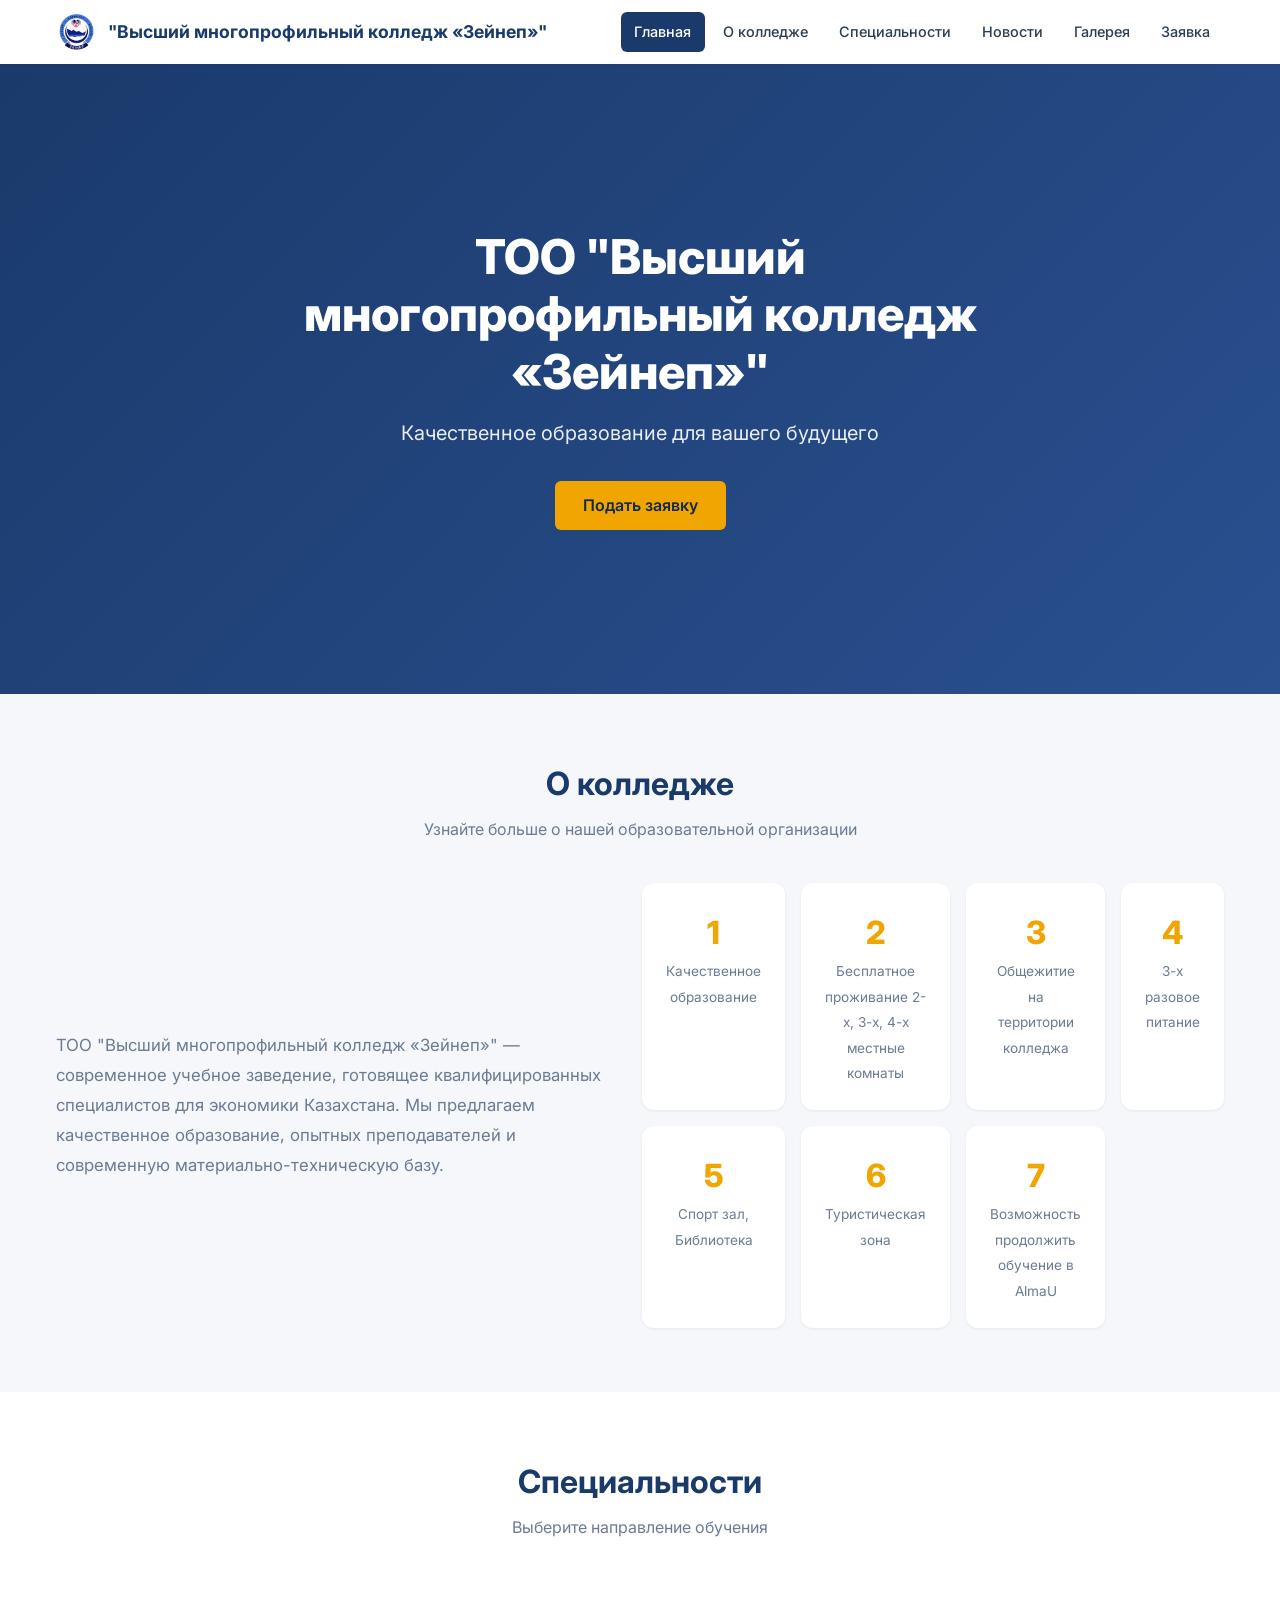
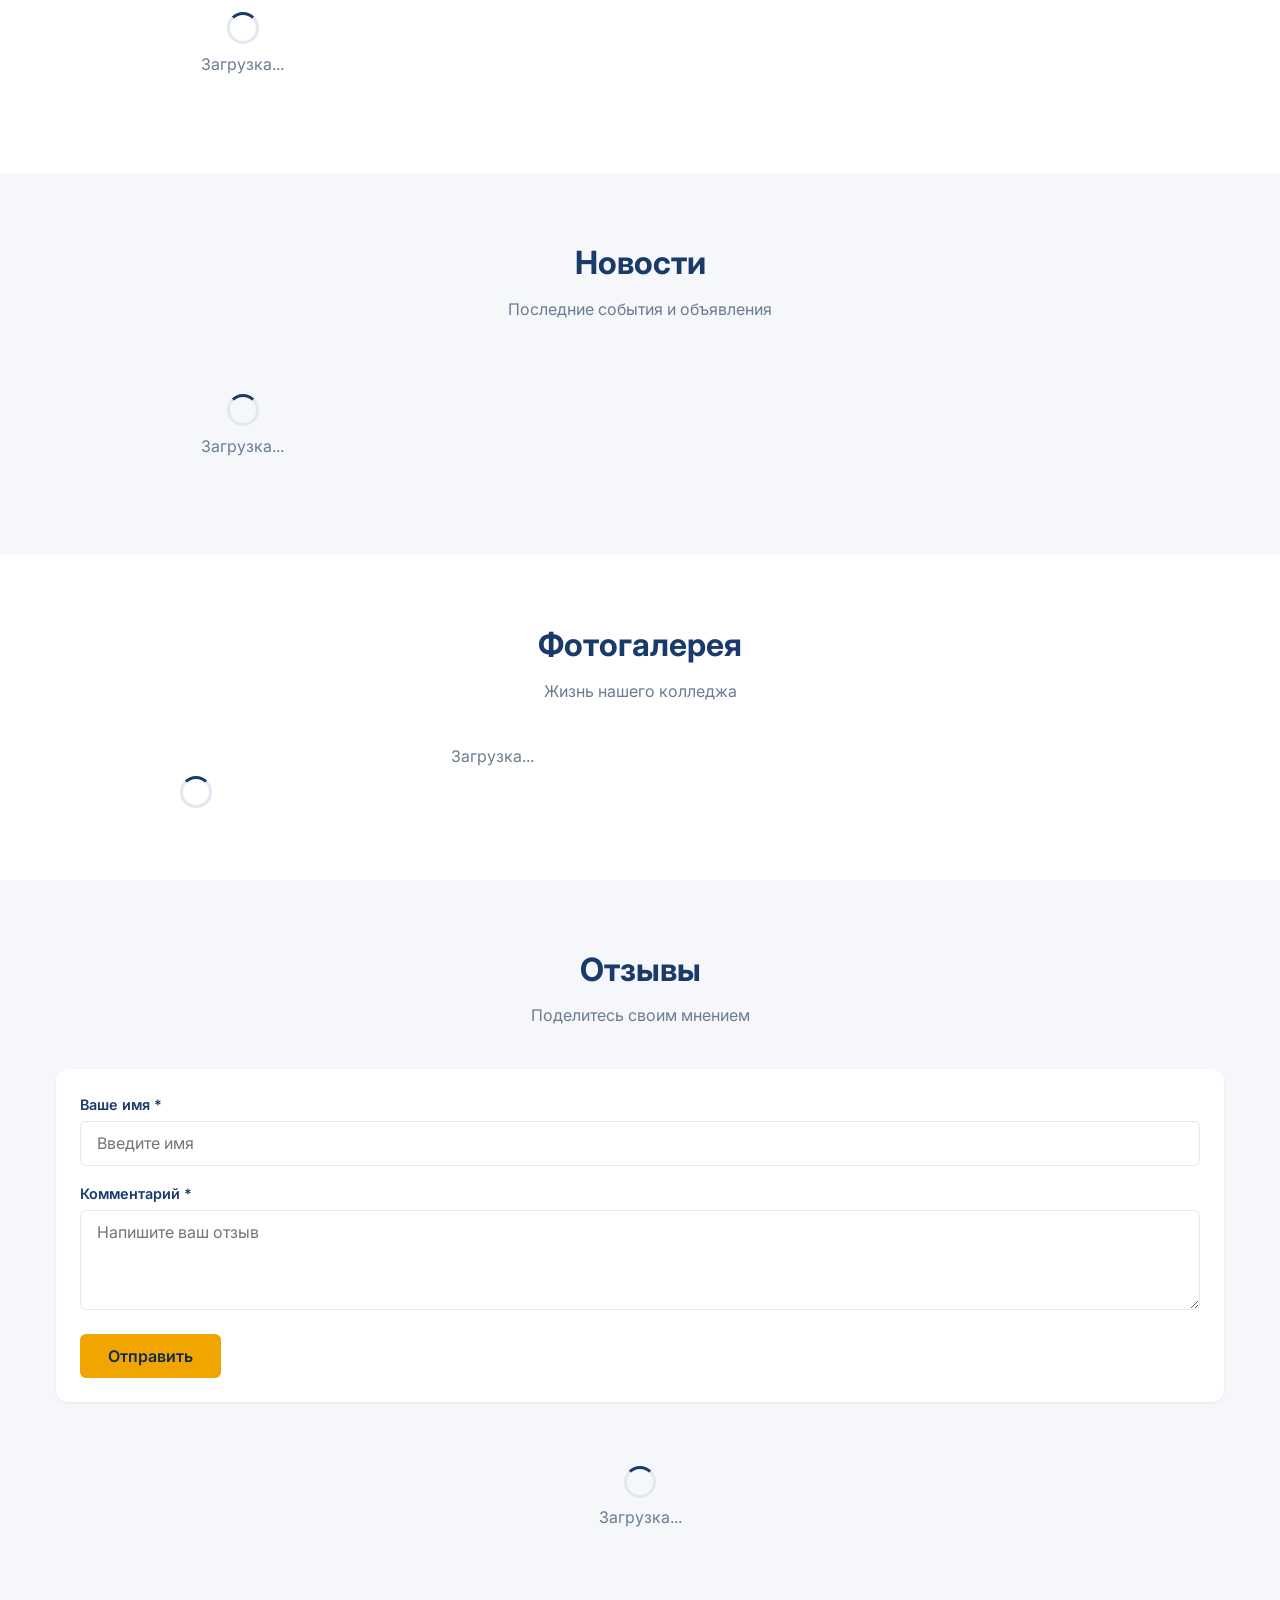
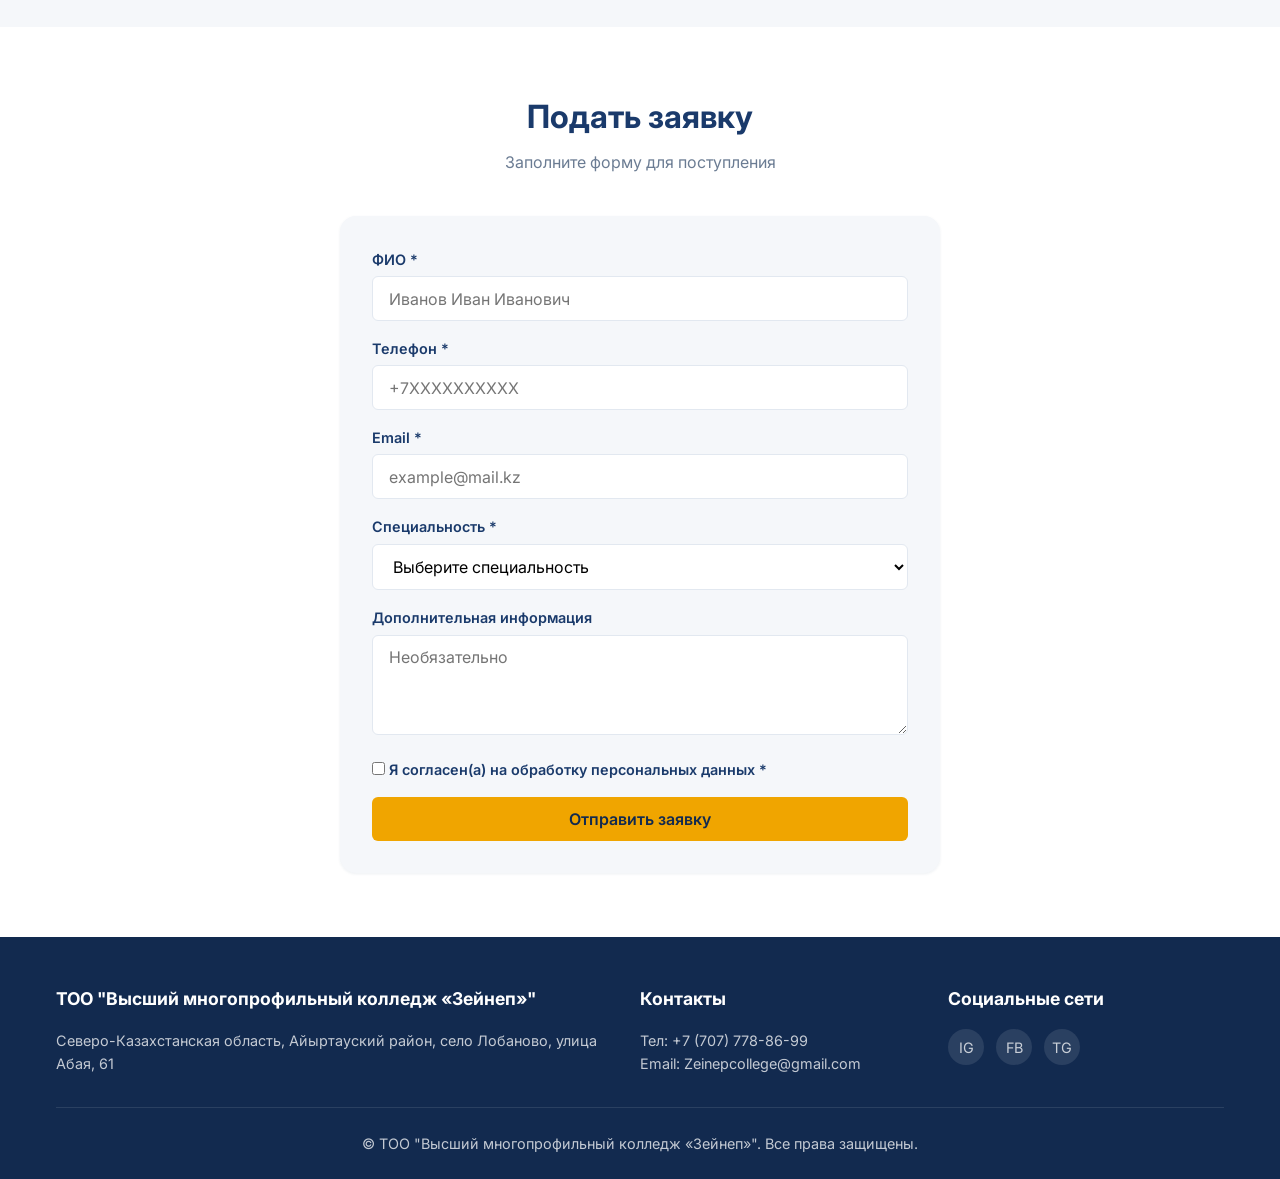
==== commit 7f95c5f1: "update about section" ====
--- a/index.html
+++ b/index.html
@@ -75,21 +75,41 @@
         </div>
         <div class="stats-grid" id="stats-grid">
           <div class="stat-card">
-            <span class="stat-number" id="stat-founded">после 9 класса</span>
-            <span class="stat-label">База поступления</span>
-          </div>
-          <div class="stat-card">
-            <span class="stat-number" id="stat-students">1200</span>
-            <span class="stat-label">преимущества</span>
-          </div>
-          <div class="stat-card">
-            <span class="stat-number" id="stat-teachers">85</span>
-            <span class="stat-label">Преподавателей</span>
-          </div>
-          <div class="stat-card">
-            <span class="stat-number" id="stat-specs">12</span>
-            <span class="stat-label">Специальностей</span>
-          </div>
+            <span class="stat-number">1</span>
+            <span class="stat-label">Качественное образование</span>
+          </div>
+          <div class="stat-card">
+            <span class="stat-number">2</span>
+            <span class="stat-label">Бесплатное проживание 2-х, 3-х, 4-х местные комнаты</span>
+          </div>
+          <div class="stat-card">
+            <span class="stat-number">3</span>
+            <span class="stat-label">Общежитие на территории колледжа</span>
+          </div>
+          <div class="stat-card">
+            <span class="stat-number">4</span>
+            <span class="stat-label">3-х разовое питание</span>
+          </div>
+          <div class="stat-card">
+            <span class="stat-number">5</span>
+            <span class="stat-label">Спорт зал, Библиотека</span>
+          </div>
+          <div class="stat-card">
+            <span class="stat-number">6</span>
+            <span class="stat-label">Туристическая зона</span>
+          </div>
+          <div class="stat-card">
+            <span class="stat-number">7</span>
+            <span class="stat-label">Возможность продолжить обучение в AlmaU</span>
+          </div>
+        </div>
+        <div class="about-extra hidden" id="about-nutrition-wrap">
+          <h3 class="about-extra-title">Питание</h3>
+          <div class="about-extra-text" id="about-nutrition"></div>
+        </div>
+        <div class="about-extra hidden" id="about-other-wrap">
+          <h3 class="about-extra-title">Дополнительная информация</h3>
+          <div class="about-extra-text" id="about-other"></div>
         </div>
       </div>
     </div>
--- a/assets/css/style.css
+++ b/assets/css/style.css
@@ -259,6 +259,27 @@
   line-height: 1.8;
 }
 
+.about-extra {
+  margin-top: 1.5rem;
+  background: var(--color-white);
+  border-radius: var(--radius-md);
+  padding: 1.25rem 1.5rem;
+  box-shadow: var(--shadow-sm);
+  grid-column: 1 / -1;
+}
+
+.about-extra-title {
+  font-size: 1rem;
+  color: var(--color-primary);
+  margin-bottom: 0.5rem;
+}
+
+.about-extra-text {
+  color: var(--color-text-light);
+  line-height: 1.7;
+  font-size: 0.95rem;
+}
+
 .stats-grid {
   display: grid;
   grid-template-columns: repeat(2, 1fr);
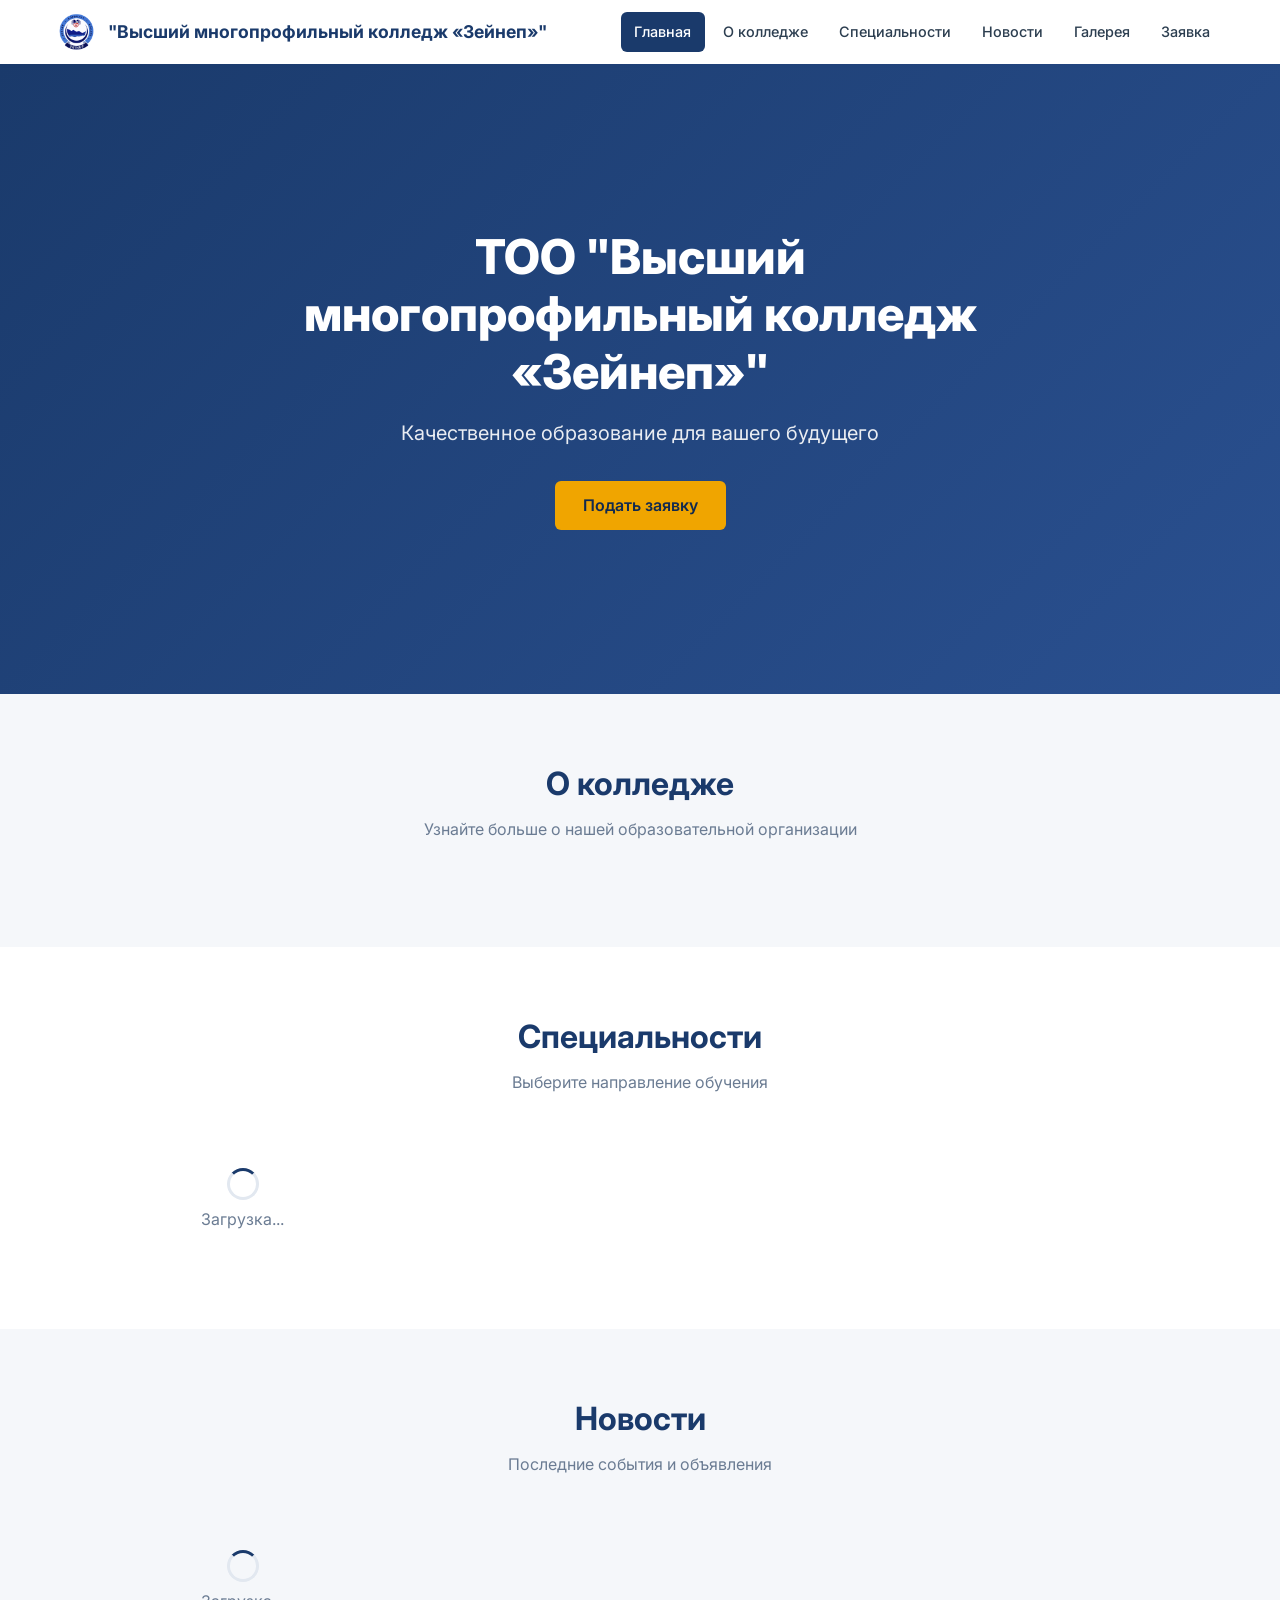
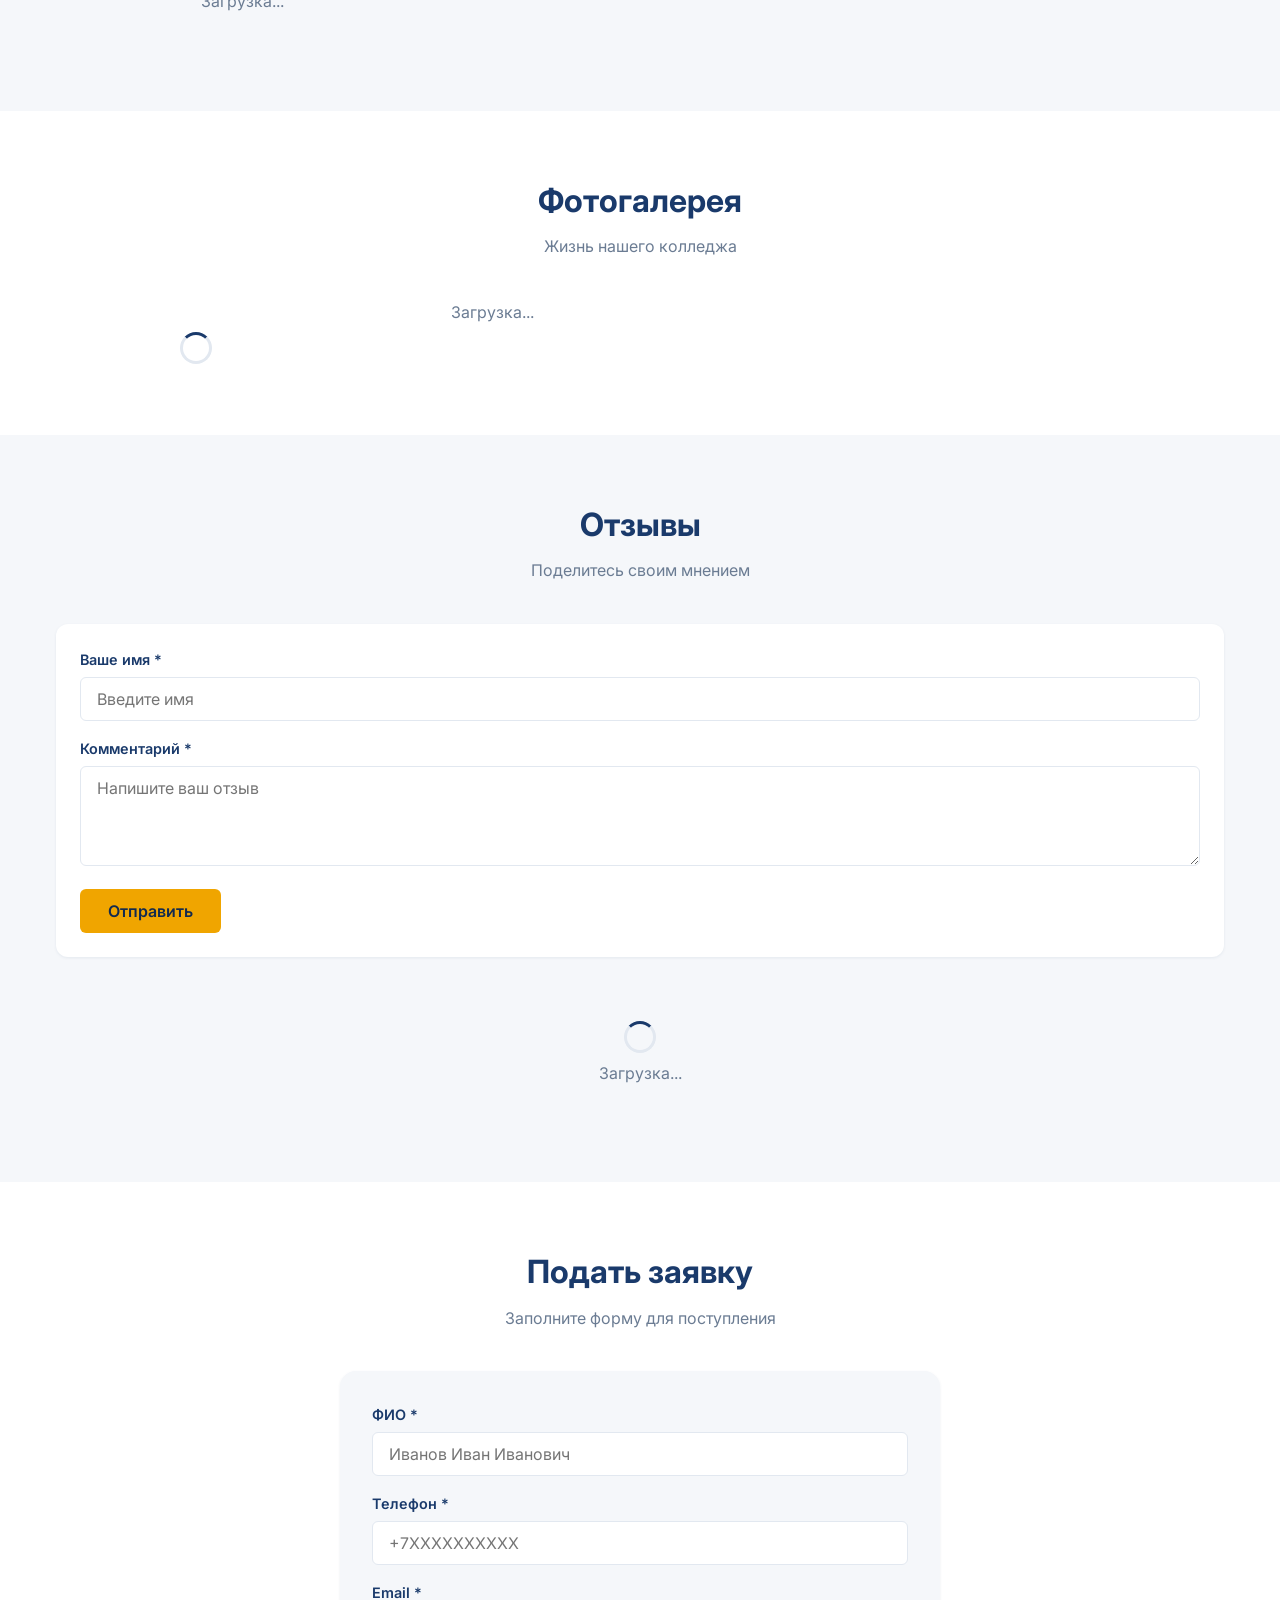
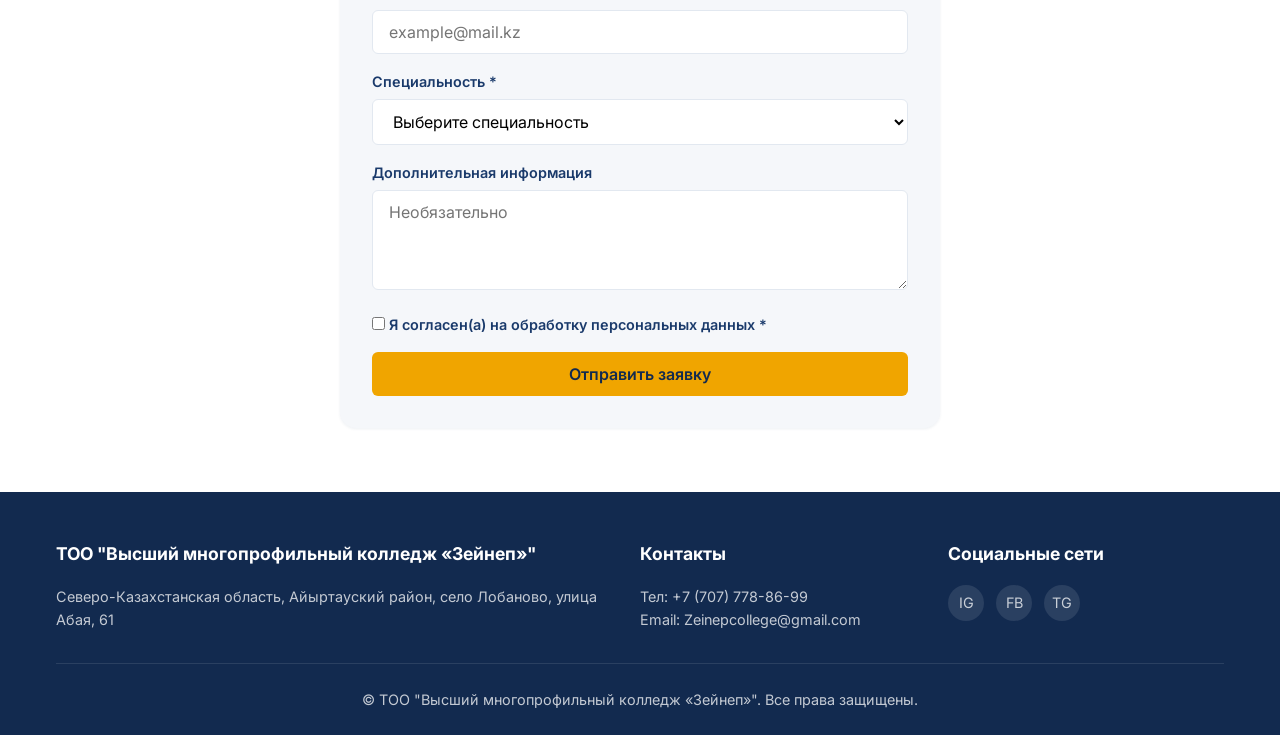
==== commit febe39ce: "fix about section firebase" ====
--- a/index.html
+++ b/index.html
@@ -70,47 +70,10 @@
       <h2 class="section-title">О колледже</h2>
       <p class="section-subtitle">Узнайте больше о нашей образовательной организации</p>
       <div class="about-grid">
-        <div class="about-text" id="about-text">
-          <p> ТОО "Высший многопрофильный колледж «Зейнеп»" — современное учебное заведение, готовящее квалифицированных специалистов для экономики Казахстана. Мы предлагаем качественное образование, опытных преподавателей и современную материально-техническую базу.</p>
-        </div>
-        <div class="stats-grid" id="stats-grid">
-          <div class="stat-card">
-            <span class="stat-number">1</span>
-            <span class="stat-label">Качественное образование</span>
-          </div>
-          <div class="stat-card">
-            <span class="stat-number">2</span>
-            <span class="stat-label">Бесплатное проживание 2-х, 3-х, 4-х местные комнаты</span>
-          </div>
-          <div class="stat-card">
-            <span class="stat-number">3</span>
-            <span class="stat-label">Общежитие на территории колледжа</span>
-          </div>
-          <div class="stat-card">
-            <span class="stat-number">4</span>
-            <span class="stat-label">3-х разовое питание</span>
-          </div>
-          <div class="stat-card">
-            <span class="stat-number">5</span>
-            <span class="stat-label">Спорт зал, Библиотека</span>
-          </div>
-          <div class="stat-card">
-            <span class="stat-number">6</span>
-            <span class="stat-label">Туристическая зона</span>
-          </div>
-          <div class="stat-card">
-            <span class="stat-number">7</span>
-            <span class="stat-label">Возможность продолжить обучение в AlmaU</span>
-          </div>
-        </div>
-        <div class="about-extra hidden" id="about-nutrition-wrap">
-          <h3 class="about-extra-title">Питание</h3>
-          <div class="about-extra-text" id="about-nutrition"></div>
-        </div>
-        <div class="about-extra hidden" id="about-other-wrap">
-          <h3 class="about-extra-title">Дополнительная информация</h3>
-          <div class="about-extra-text" id="about-other"></div>
-        </div>
+        <div class="about-text" id="about-text"></div>
+        <div class="stats-grid" id="about-advantages"></div>
+        <div class="about-extra hidden" id="about-nutrition"></div>
+        <div class="about-extra hidden" id="about-extra"></div>
       </div>
     </div>
   </section>
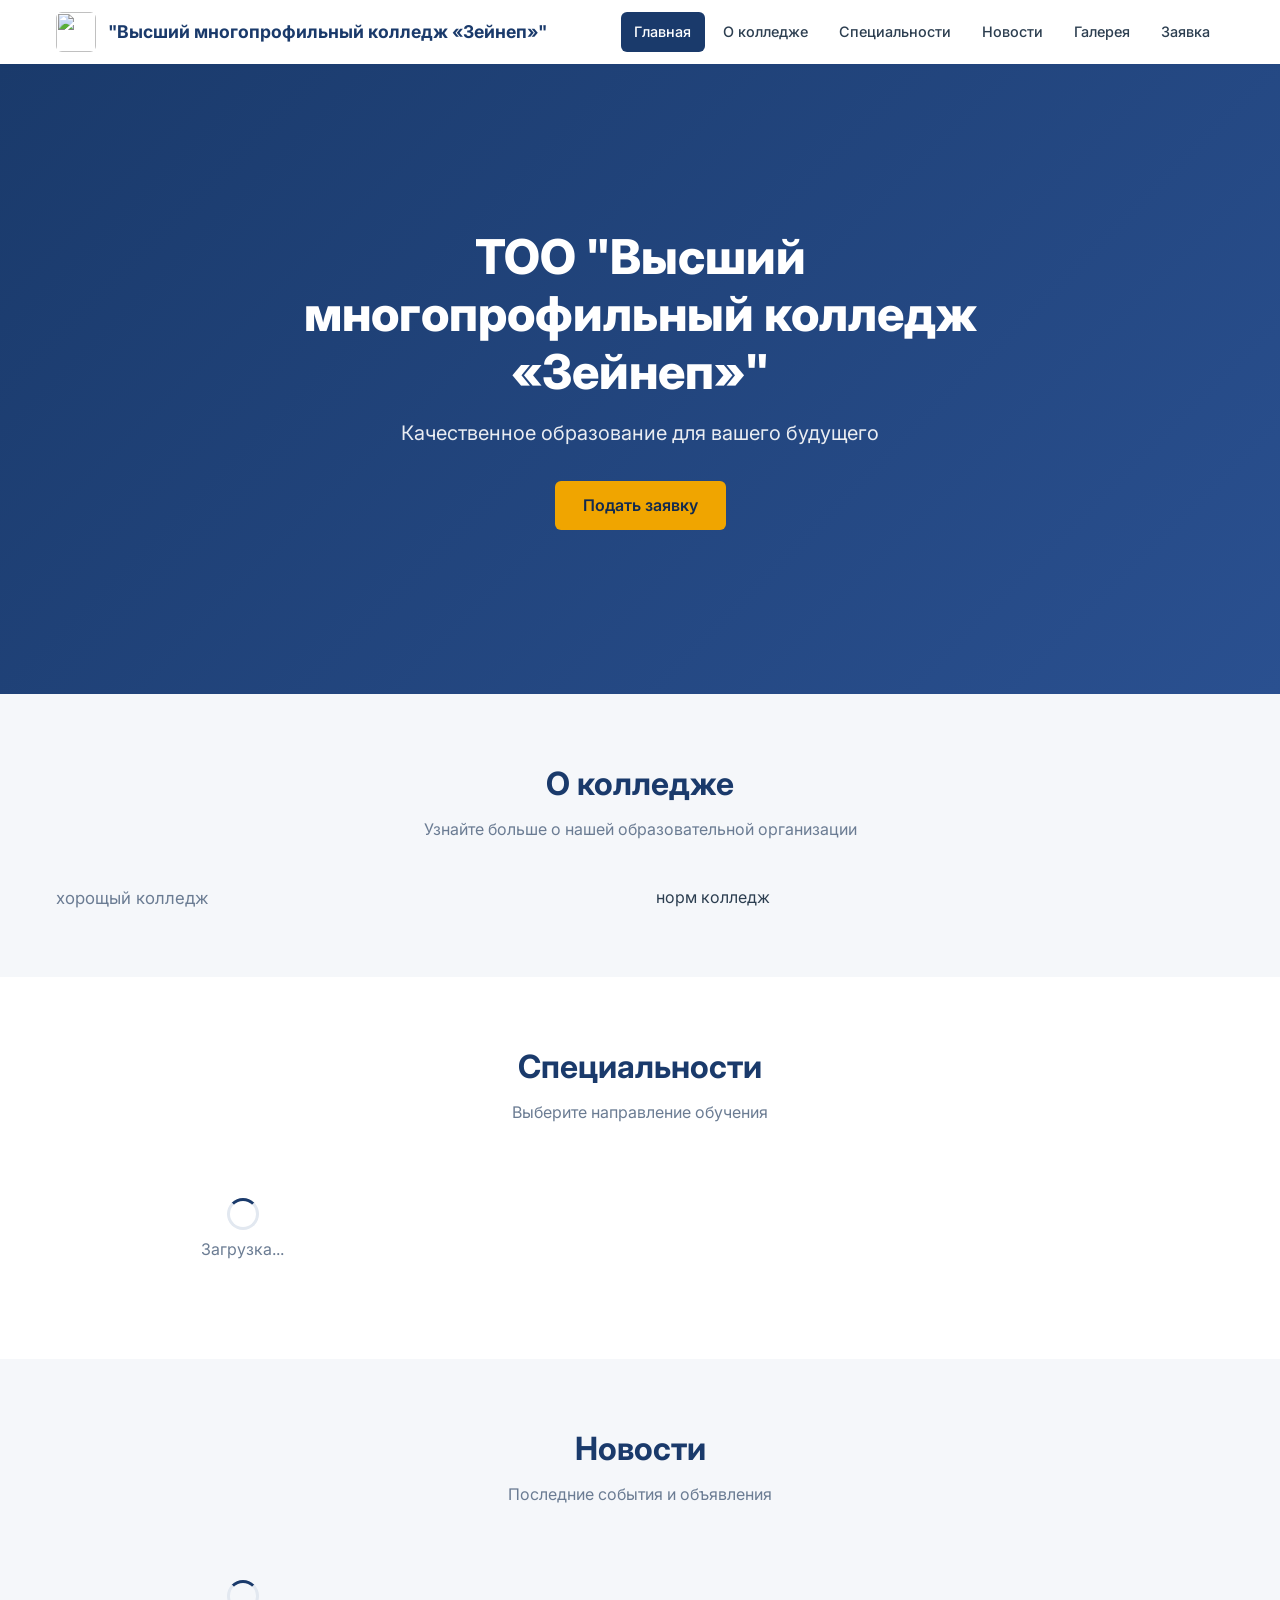
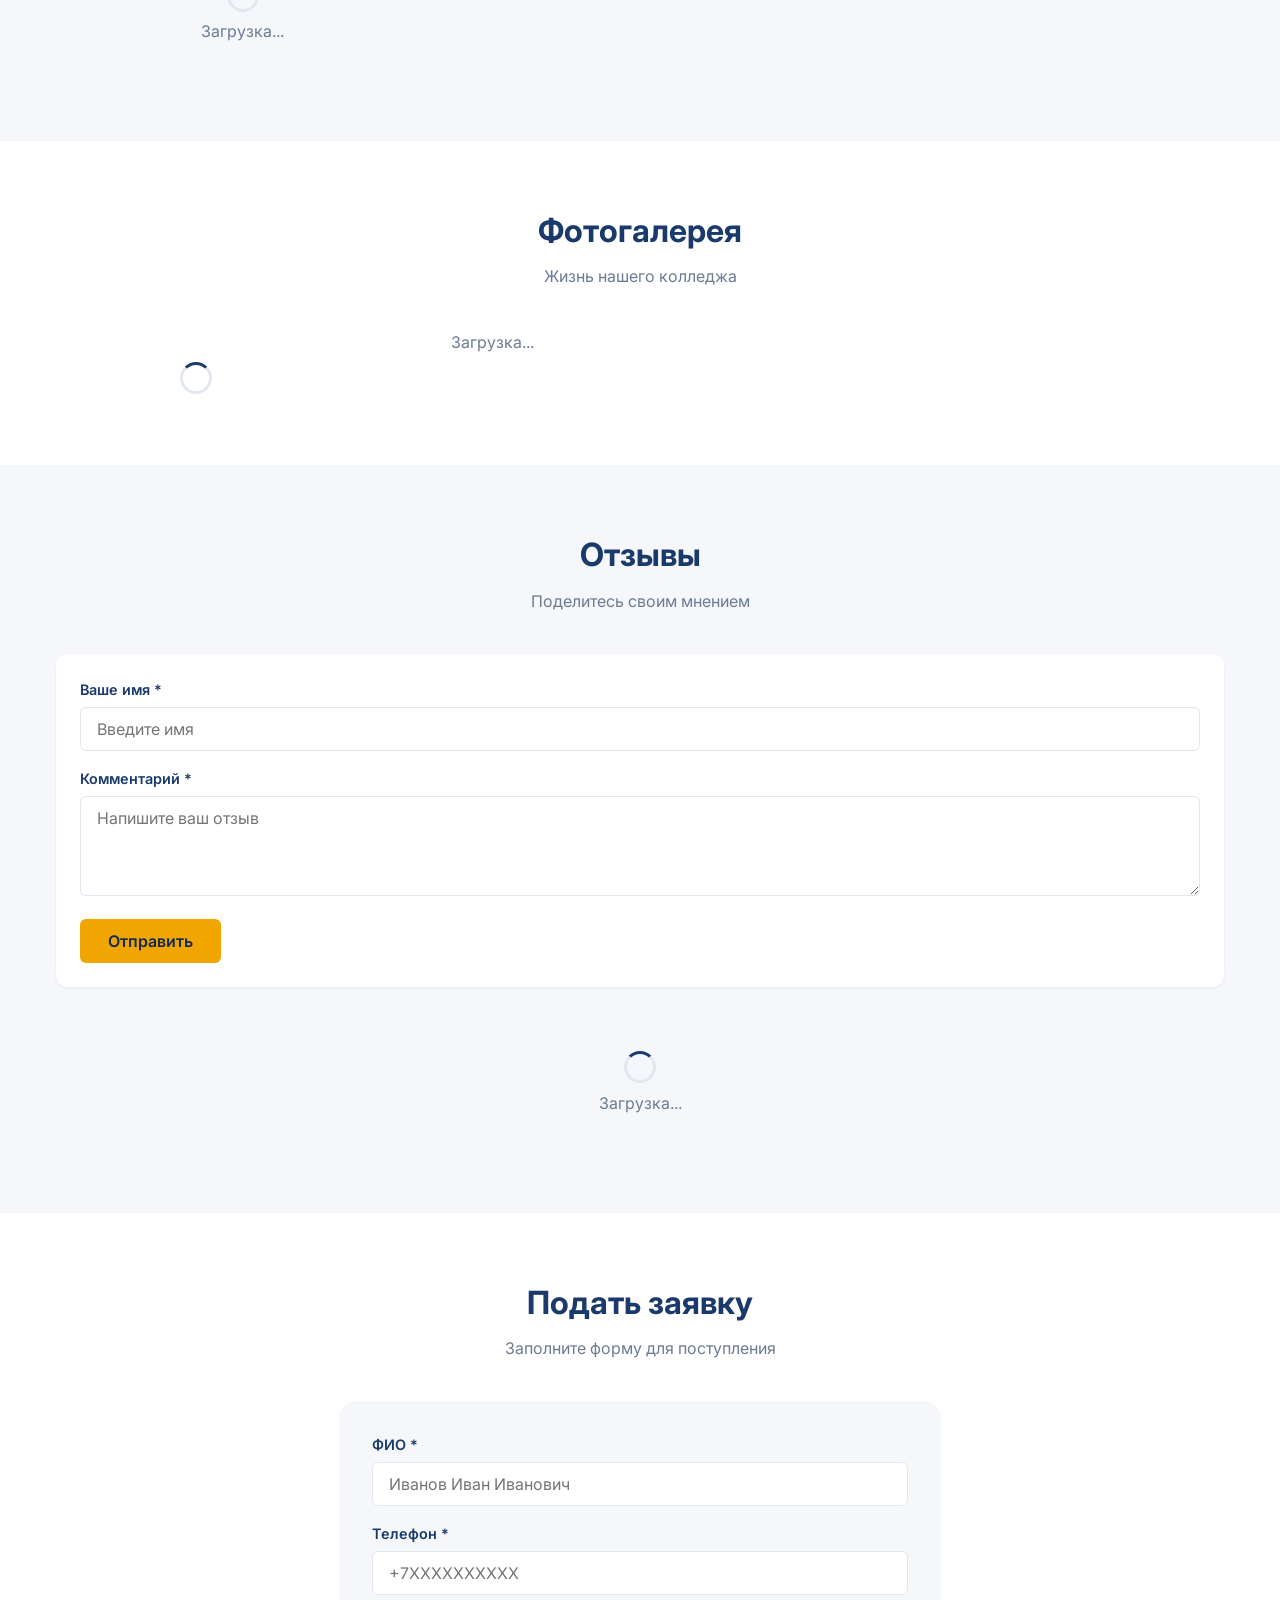
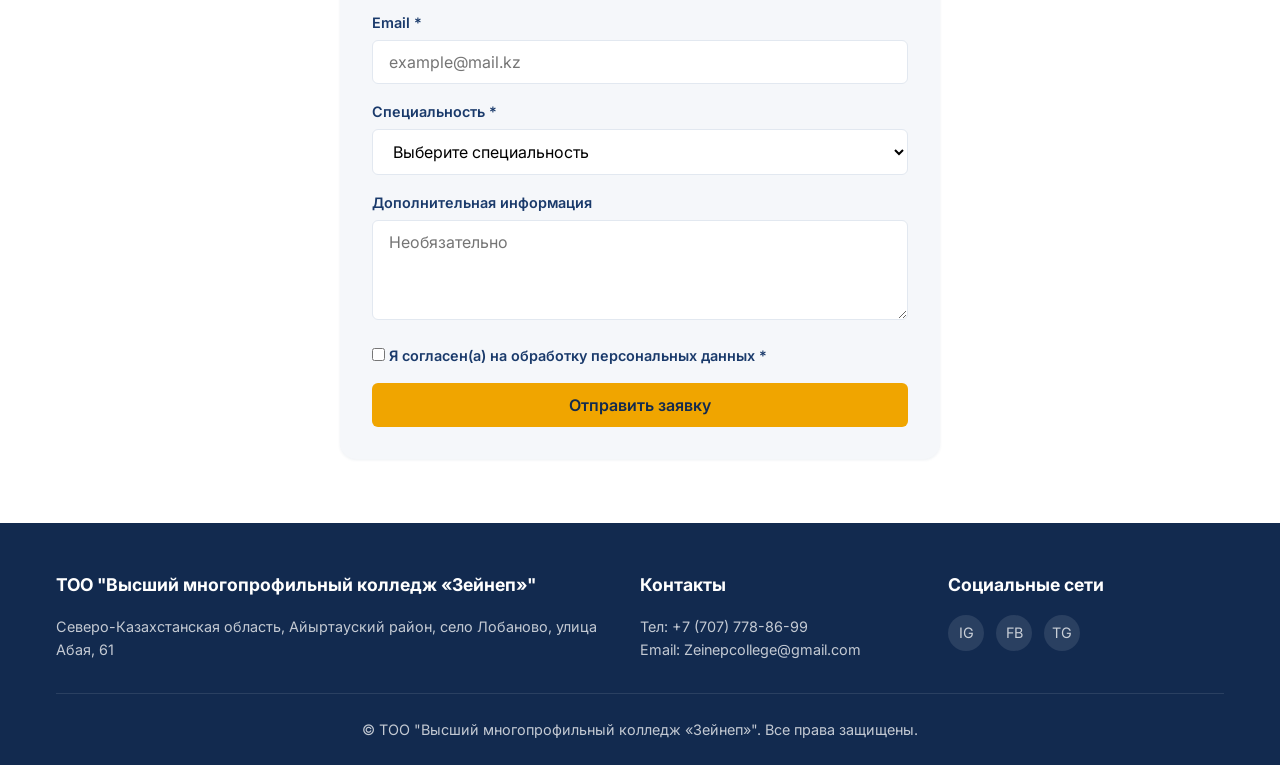
==== commit 4ab2f1bc: "update about section" ====
--- a/index.html
+++ b/index.html
@@ -38,7 +38,8 @@
   <header class="header" id="header">
     <div class="container">
       <a href="#home" class="logo">
-        <img src="images/logo.png" alt="Логотип колледжа" id="site-logo" width="40" height="40">
+        <img src="images/favicon.svg" alt="" id="site-logo" width="40" height="40">
+        <span class="logo-fallback" id="logo-fallback" aria-hidden="true"></span>
         <span id="site-name">"Высший многопрофильный колледж «Зейнеп»"</span>
       </a>
       <button class="nav-toggle" id="nav-toggle" aria-label="Открыть меню" aria-expanded="false">
@@ -70,10 +71,10 @@
       <h2 class="section-title">О колледже</h2>
       <p class="section-subtitle">Узнайте больше о нашей образовательной организации</p>
       <div class="about-grid">
-        <div class="about-text" id="about-text"></div>
-        <div class="stats-grid" id="about-advantages"></div>
-        <div class="about-extra hidden" id="about-nutrition"></div>
-        <div class="about-extra hidden" id="about-extra"></div>
+        <div class="about-text" id="about-text">хорощый колледж</div>
+        <div class="stats-grid" id="about-advantages">норм колледж</div>
+        <div class="about-extra hidden" id="about-nutrition">туристическая зона</div>
+        <div class="about-extra hidden" id="about-extra">Спортзал, библиотека</div>
       </div>
     </div>
   </section>
--- a/assets/css/style.css
+++ b/assets/css/style.css
@@ -103,6 +103,28 @@
   height: 40px;
   border-radius: var(--radius-sm);
   object-fit: cover;
+  flex-shrink: 0;
+}
+
+.logo-fallback {
+  display: none;
+  width: 40px;
+  height: 40px;
+  border-radius: var(--radius-sm);
+  background: var(--color-primary);
+  color: var(--color-accent);
+  font-weight: 800;
+  font-size: 0.7rem;
+  line-height: 1;
+  align-items: center;
+  justify-content: center;
+  text-align: center;
+  flex-shrink: 0;
+  padding: 2px;
+}
+
+.logo-fallback.visible {
+  display: inline-flex;
 }
 
 .nav-toggle {
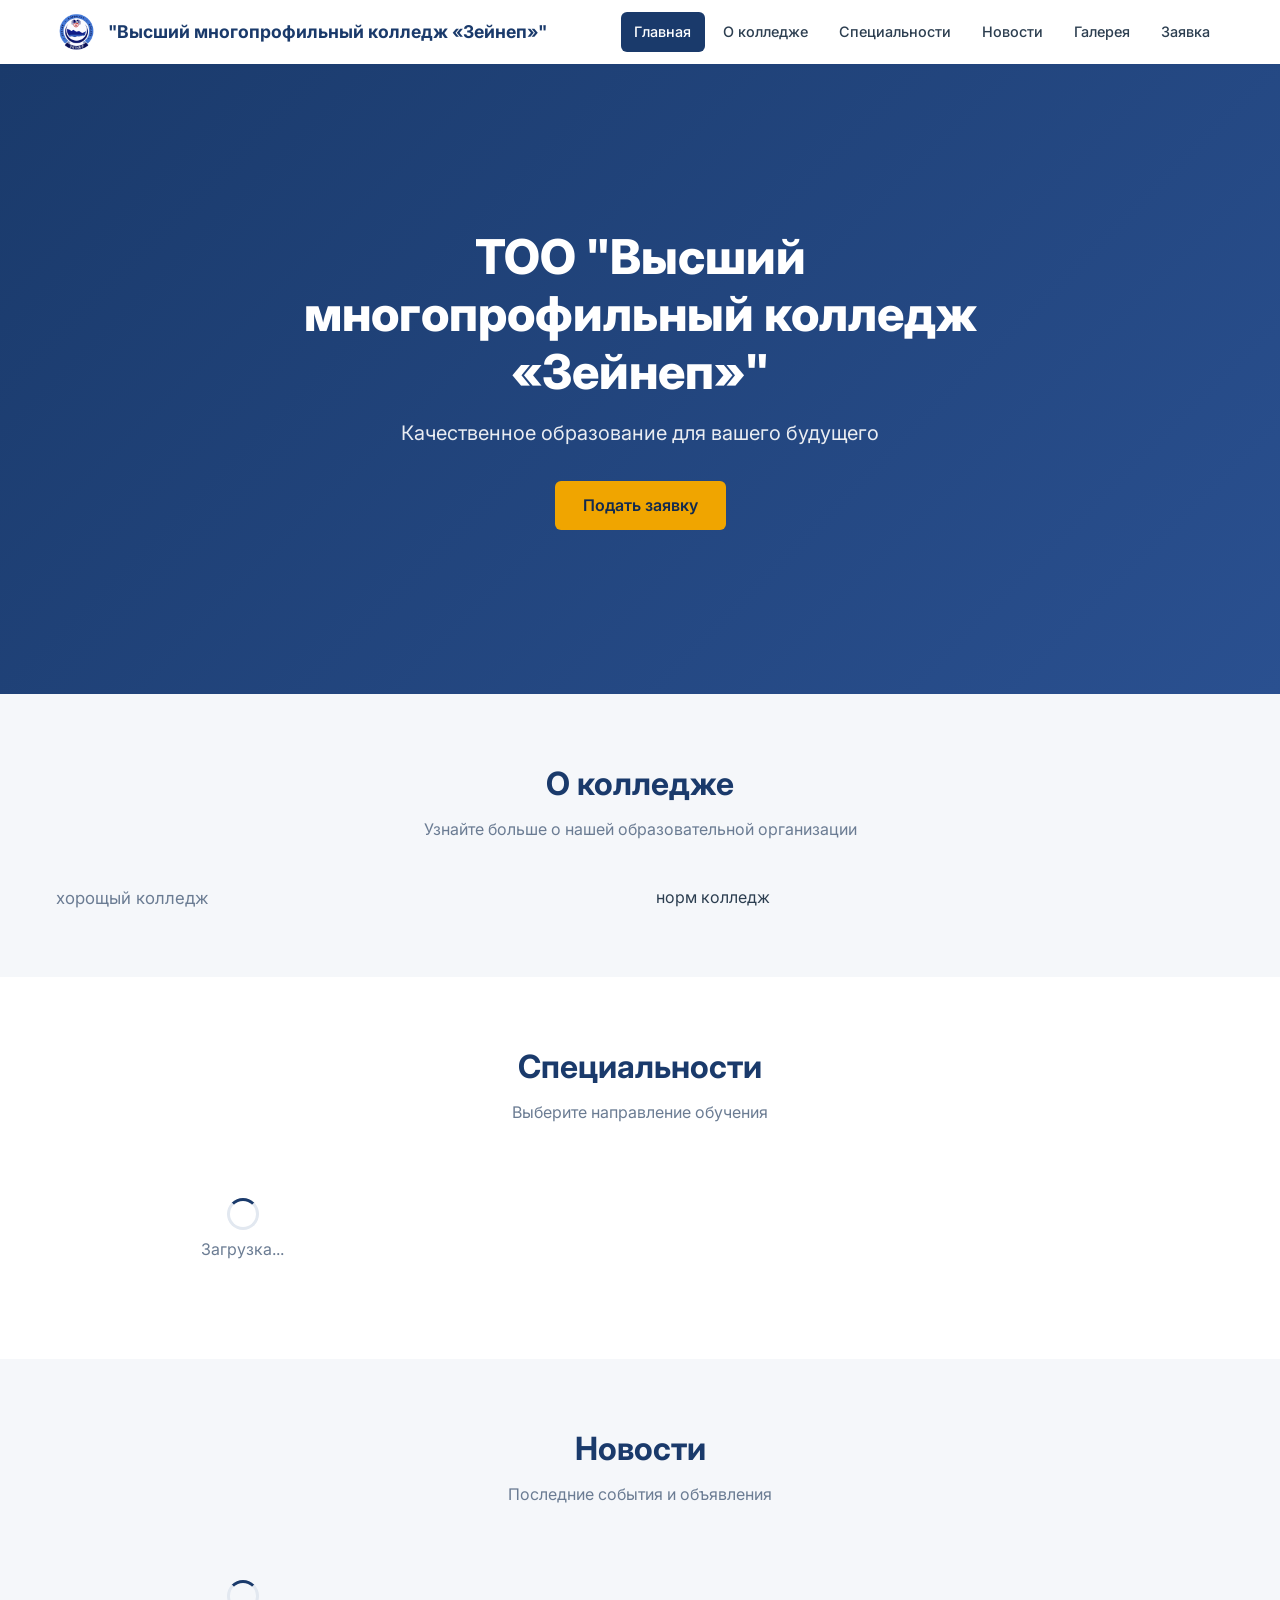
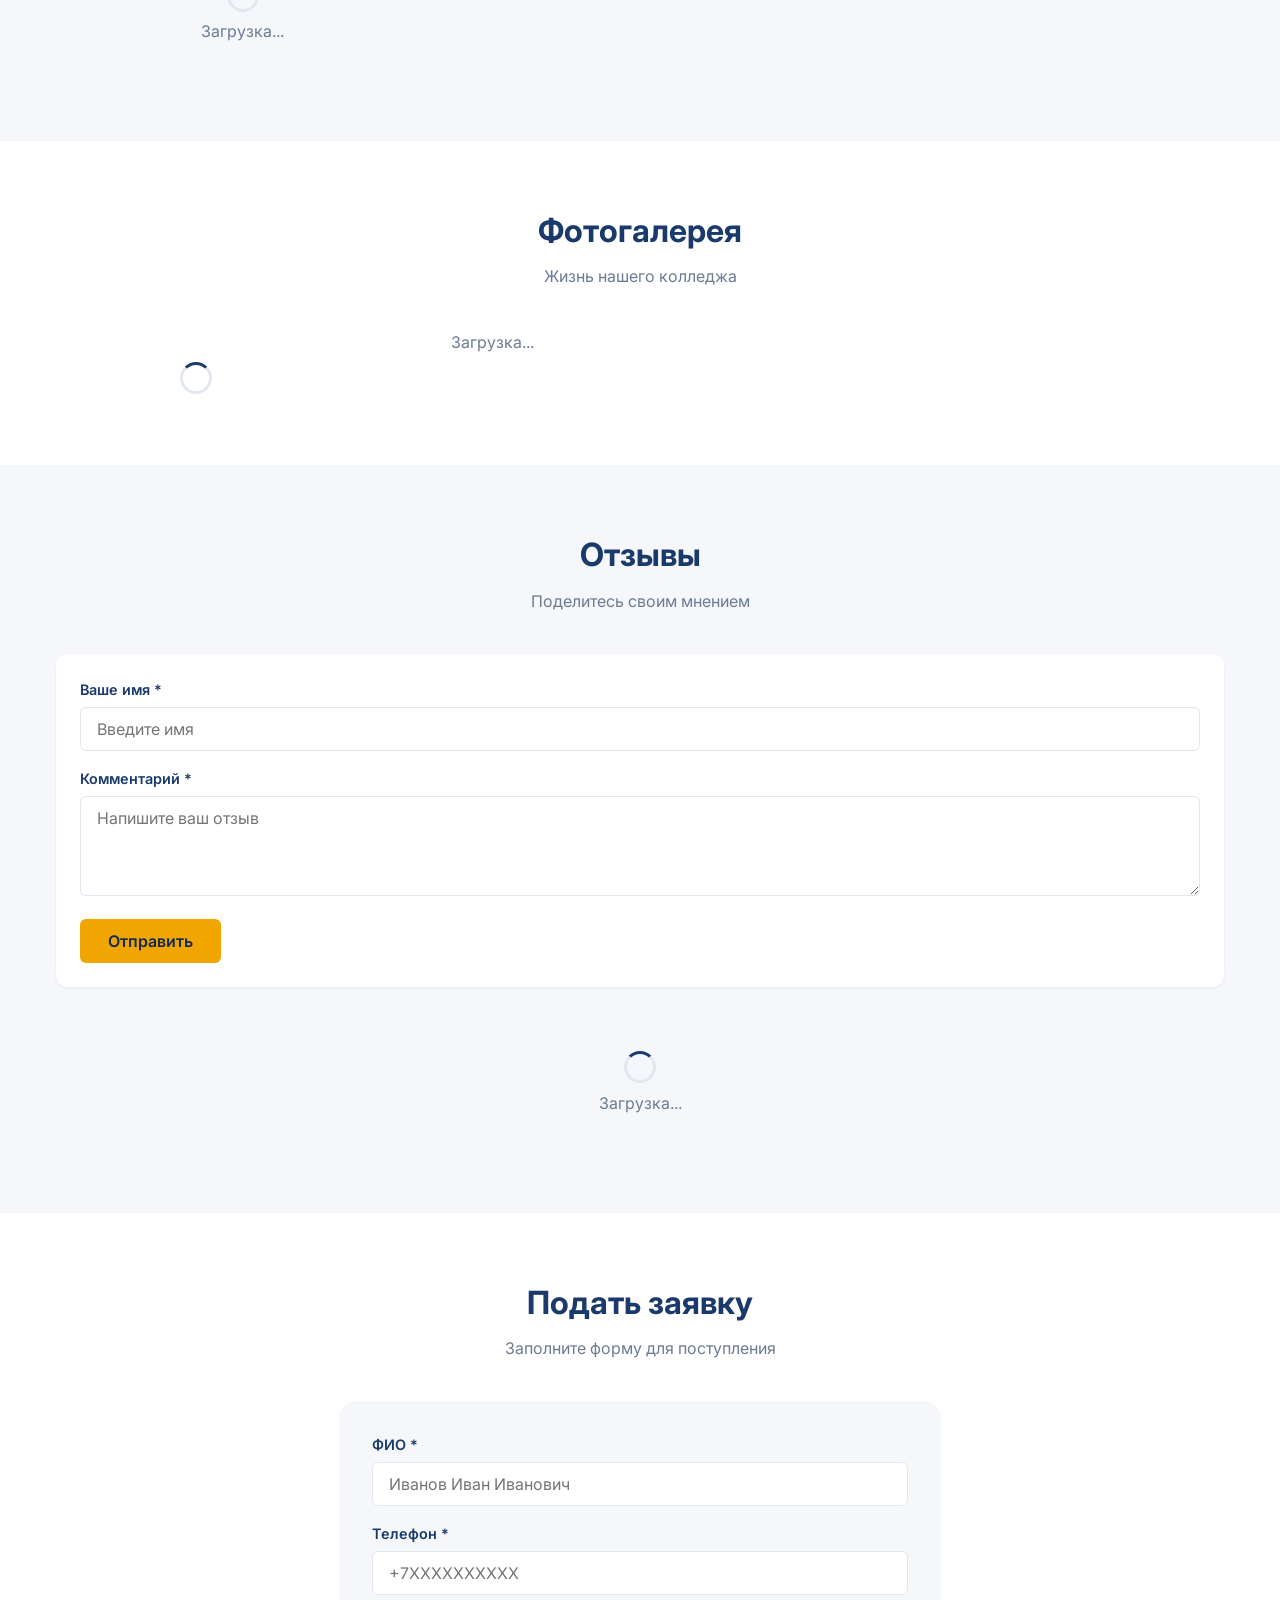
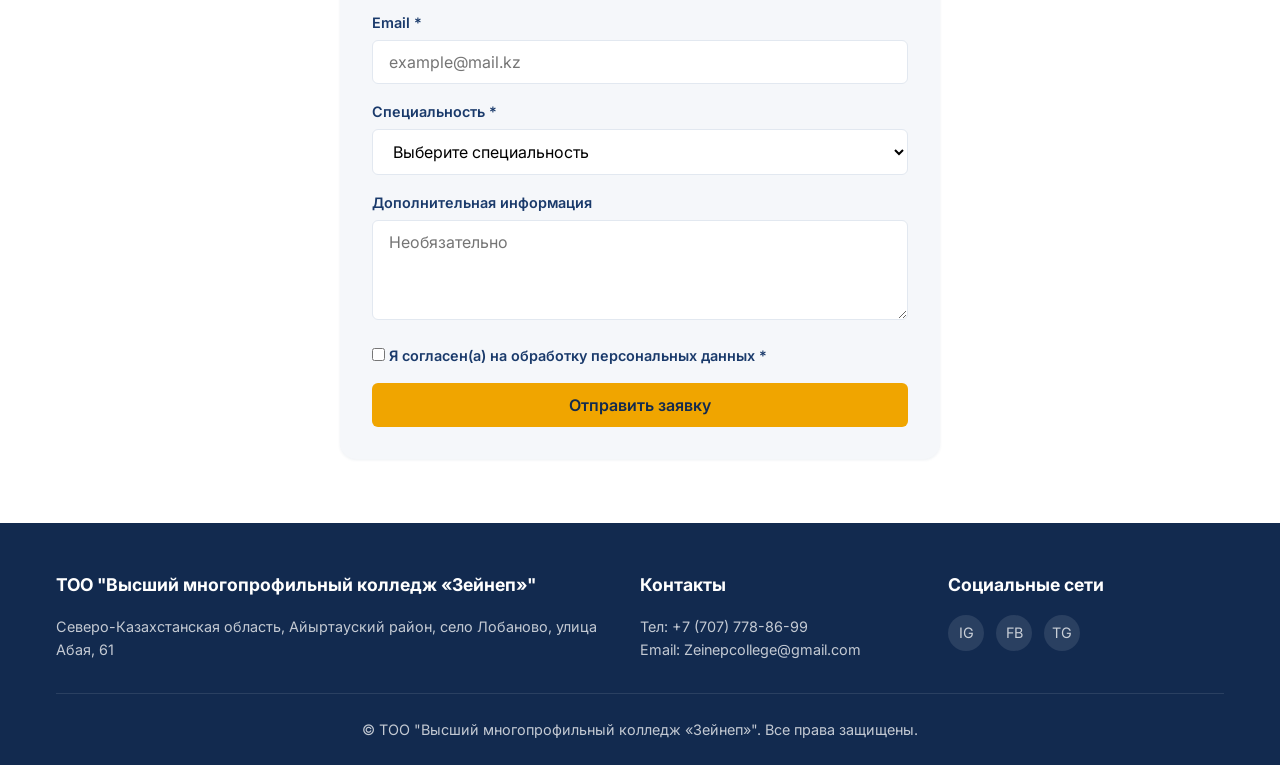
==== commit 6d67724a: "update about section" ====
--- a/index.html
+++ b/index.html
@@ -38,7 +38,7 @@
   <header class="header" id="header">
     <div class="container">
       <a href="#home" class="logo">
-        <img src="images/favicon.svg" alt="" id="site-logo" width="40" height="40">
+        <img src="images/logo.png" alt="" id="site-logo" width="40" height="40">
         <span class="logo-fallback" id="logo-fallback" aria-hidden="true"></span>
         <span id="site-name">"Высший многопрофильный колледж «Зейнеп»"</span>
       </a>
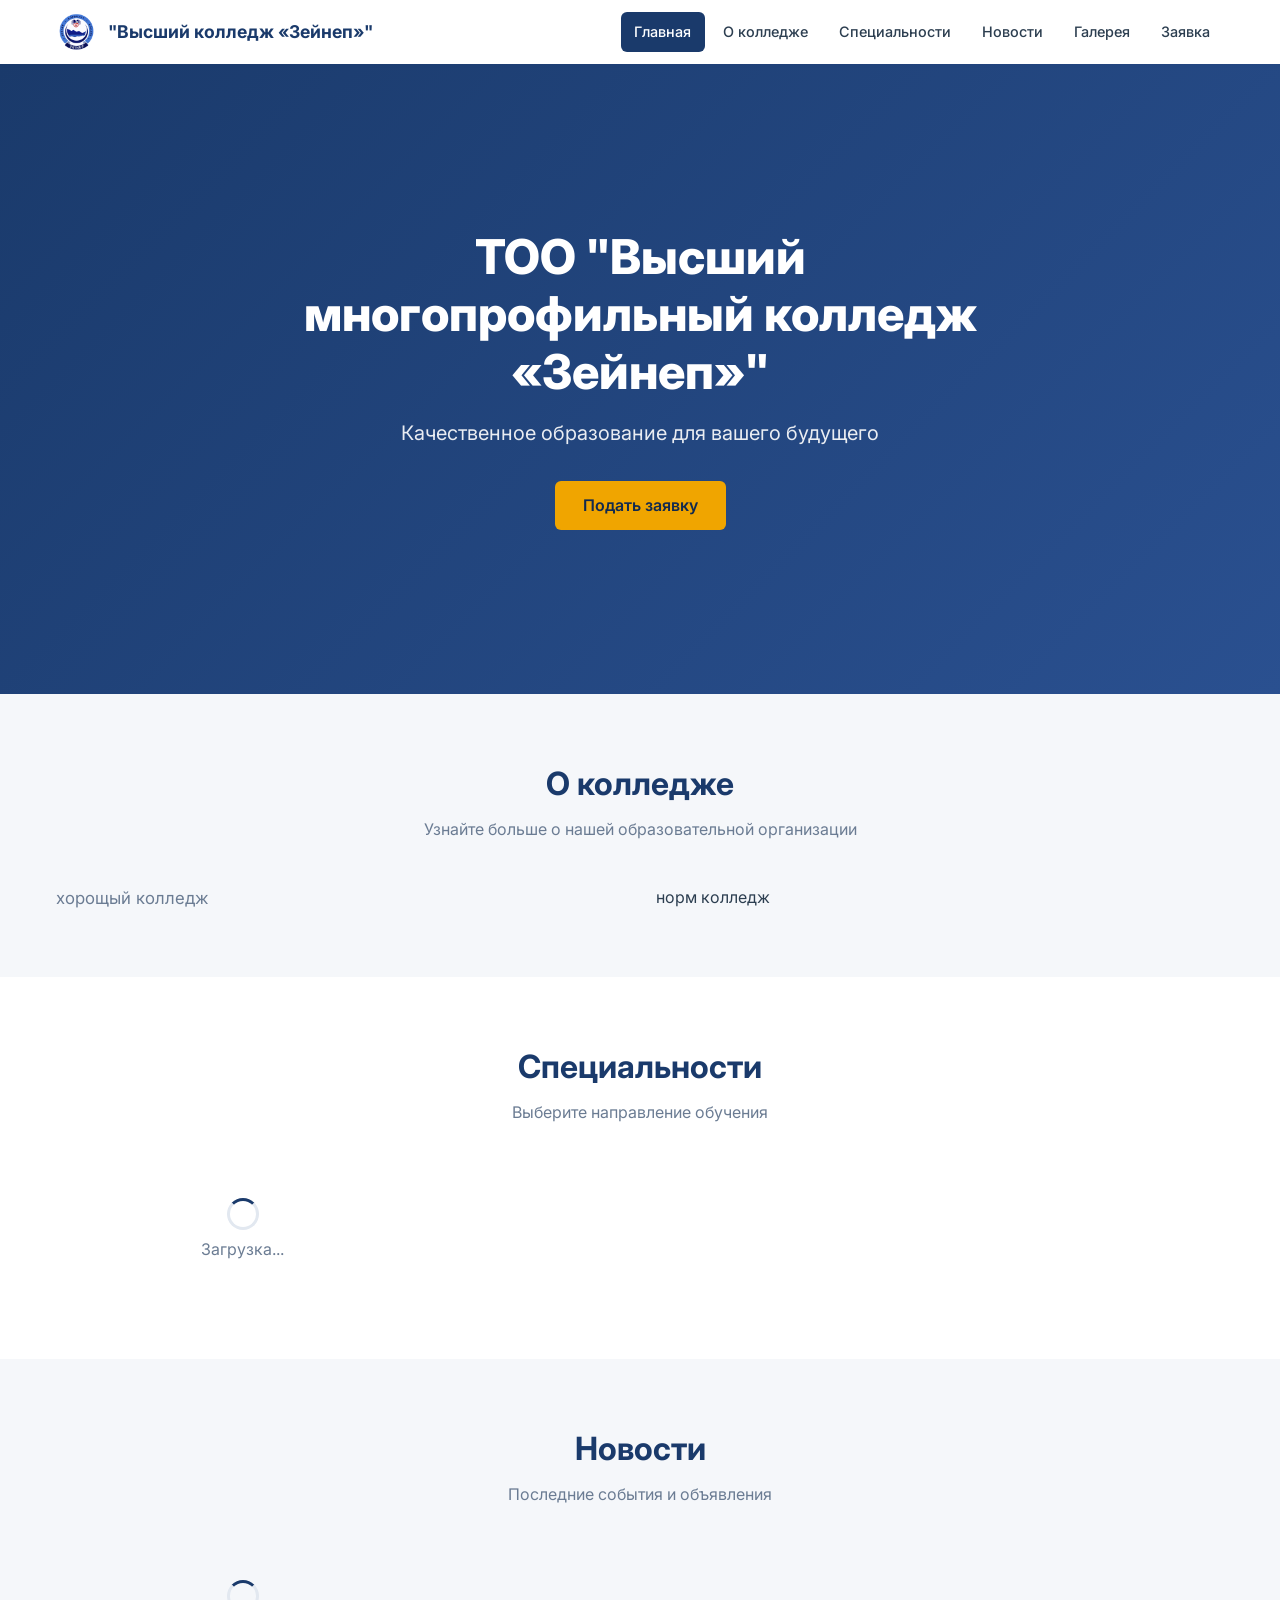
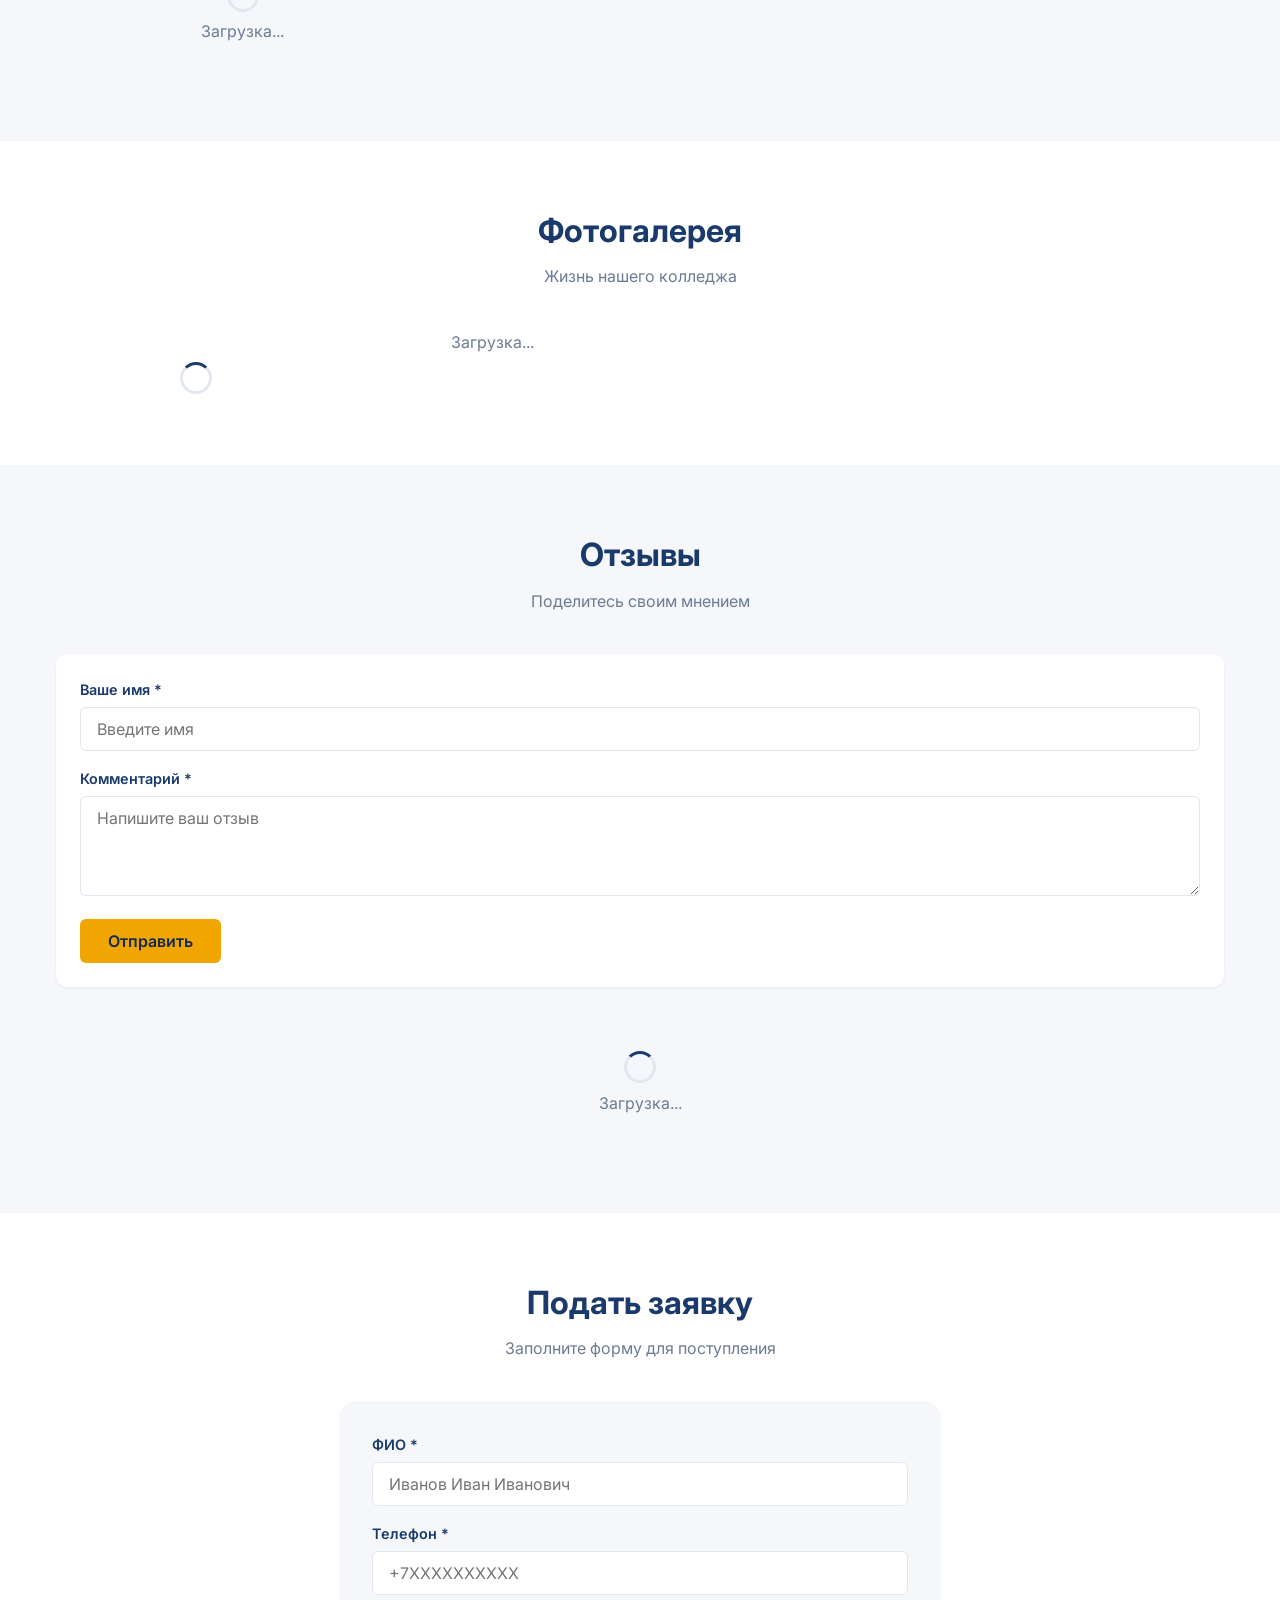
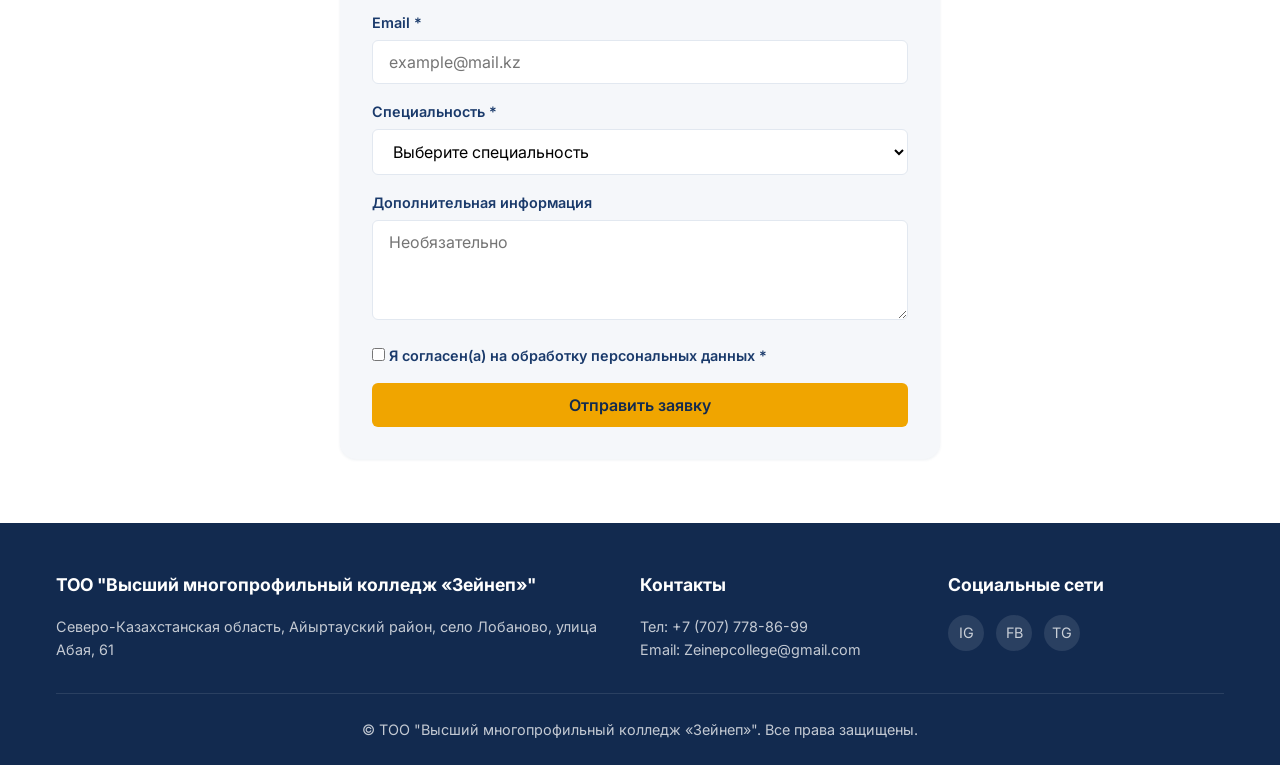
==== commit 03a52c18: "fix about section firebase" ====
--- a/index.html
+++ b/index.html
@@ -40,7 +40,7 @@
       <a href="#home" class="logo">
         <img src="images/logo.png" alt="" id="site-logo" width="40" height="40">
         <span class="logo-fallback" id="logo-fallback" aria-hidden="true"></span>
-        <span id="site-name">"Высший многопрофильный колледж «Зейнеп»"</span>
+        <span id="site-name">"Высший колледж «Зейнеп»"</span>
       </a>
       <button class="nav-toggle" id="nav-toggle" aria-label="Открыть меню" aria-expanded="false">
         <span></span><span></span><span></span>
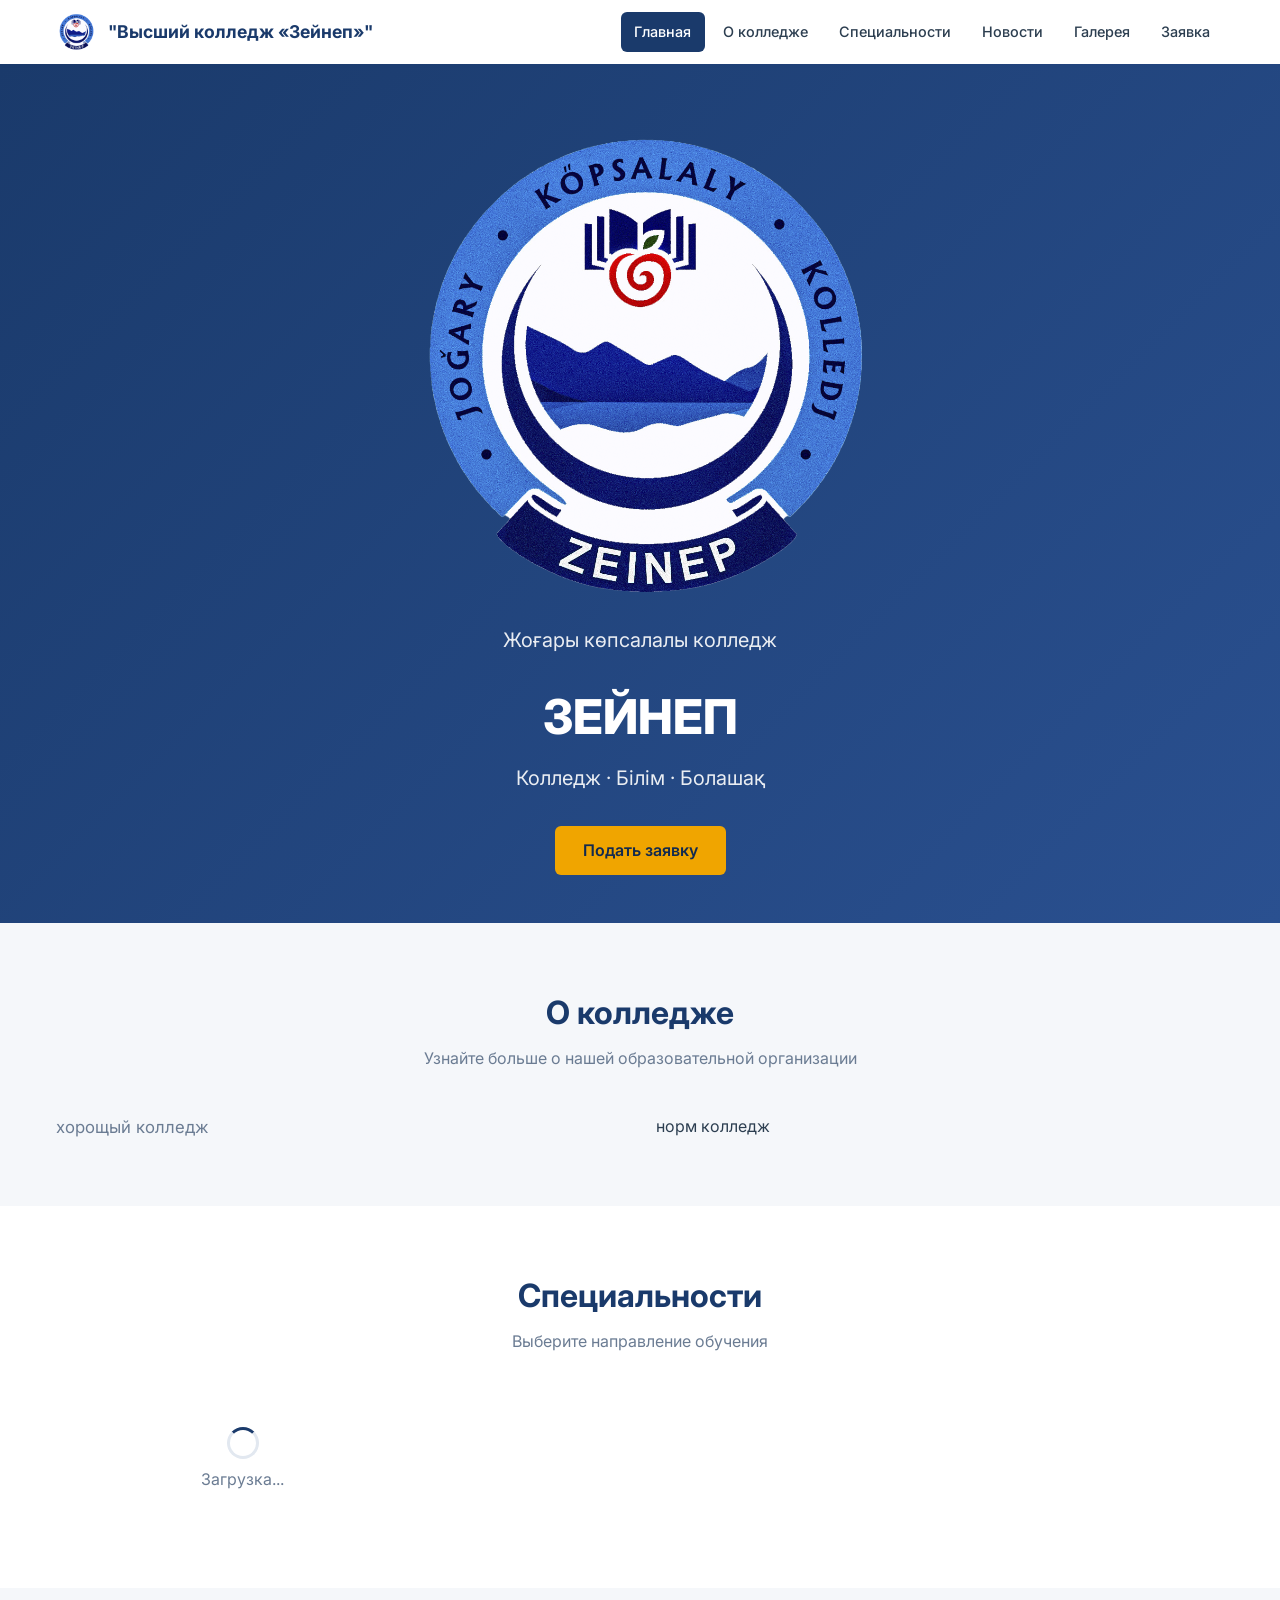
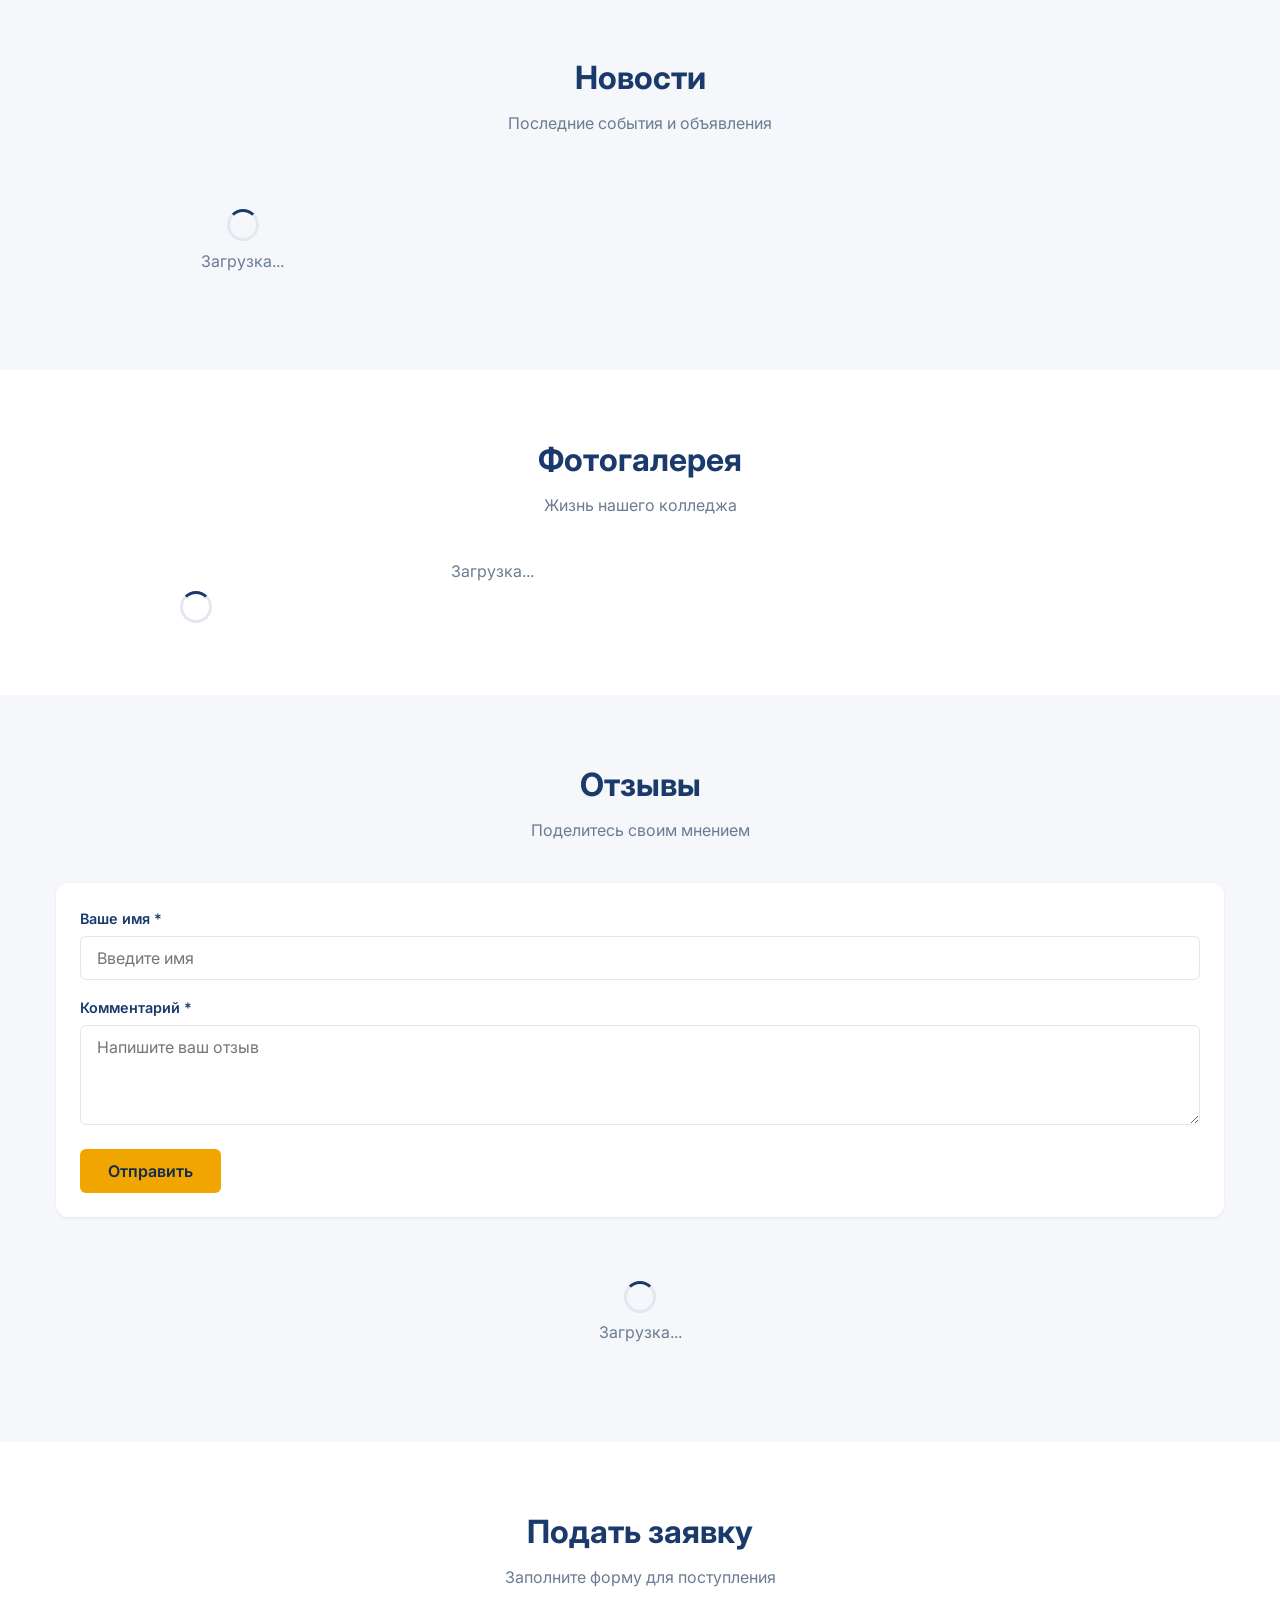
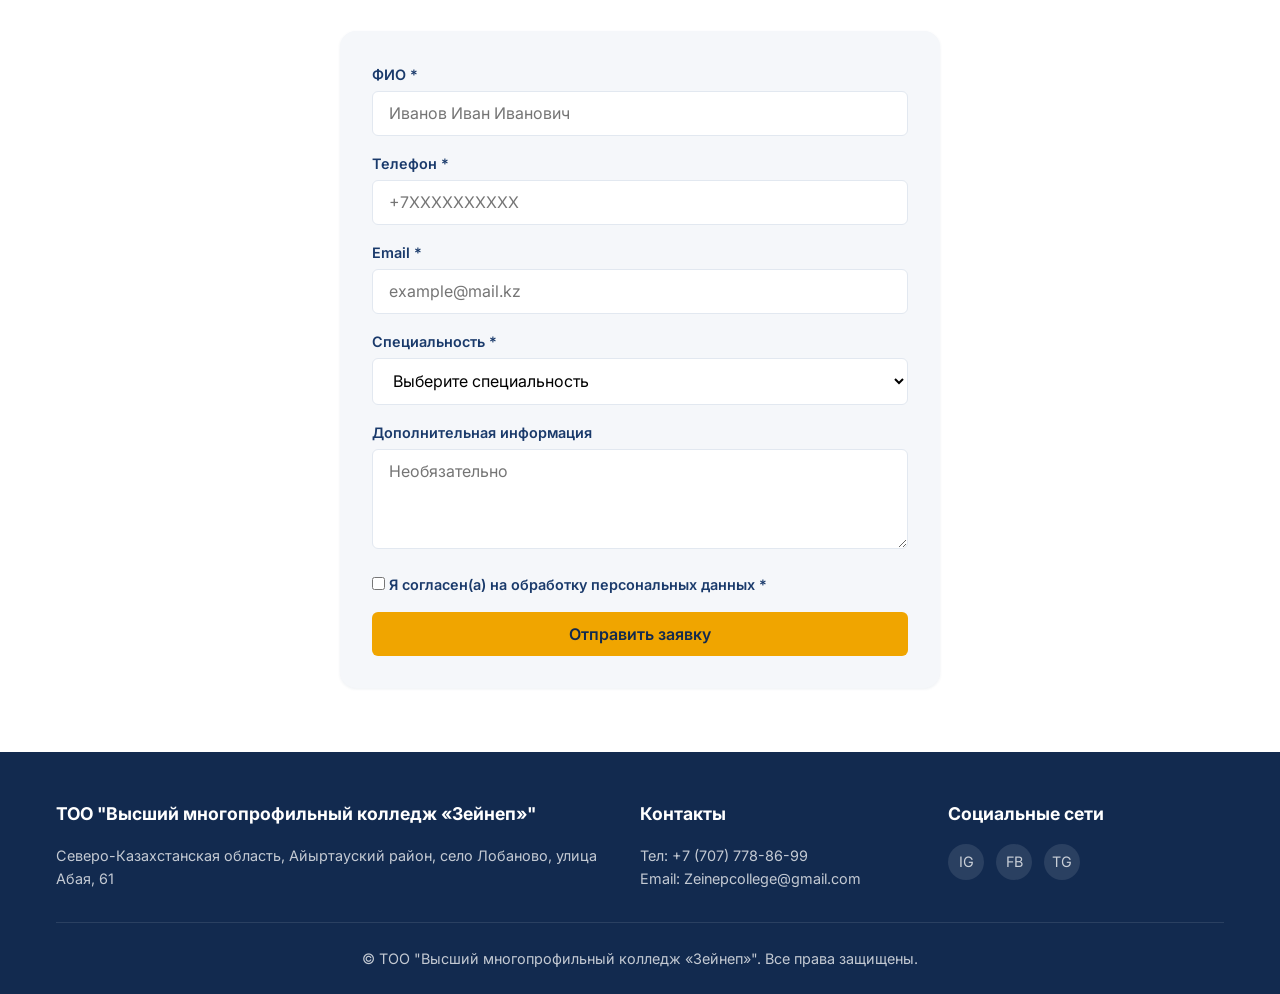
==== commit fd33cc68: "Refactor hero section in index.html" ====
--- a/index.html
+++ b/index.html
@@ -57,13 +57,27 @@
   </header>
 
   <!-- Hero -->
-  <section class="hero" id="home">
-    <div class="hero-content">
-      <h1 id="hero-title">ТОО "Высший многопрофильный колледж «Зейнеп»"</h1>
-      <p id="hero-tagline">Качественное образование для вашего будущего</p>
-      <a href="#apply" class="btn btn-primary">Подать заявку</a>
-    </div>
-  </section>
+  <!-- Hero -->
+<section class="hero" id="home">
+  <div class="hero-logo-bg"></div>
+  <div class="hero-mountains">
+    <svg viewBox="0 0 1440 320" preserveAspectRatio="none" xmlns="http://www.w3.org/2000/svg">
+      <path d="M0,320 L0,180 L180,90 L360,140 L540,60 L720,110 L900,40 L1080,95 L1260,70 L1440,85 L1440,320 Z" fill="rgba(10,30,90,0.45)"/>
+      <path d="M0,320 L0,210 L200,170 L400,195 L600,140 L800,168 L1000,125 L1200,155 L1440,140 L1440,320 Z" fill="rgba(15,45,120,0.38)"/>
+      <path d="M0,320 L0,255 L360,235 L720,248 L1080,232 L1440,242 L1440,320 Z" fill="rgba(20,60,150,0.3)"/>
+    </svg>
+  </div>
+  <div class="hero-overlay"></div>
+  <div class="hero-content">
+    <div class="hero-logo-circle">
+      <img src="images/logo.png" alt="Зейнеп">
+    </div>
+    <p class="hero-tagline-top">Жоғары көпсалалы колледж</p>
+    <h1 id="hero-title">ЗЕЙНЕП</h1>
+    <p id="hero-tagline">Колледж · Білім · Болашақ</p>
+    <a href="#apply" class="btn btn-primary">Подать заявку</a>
+  </div>
+</section>
 
   <!-- About -->
   <section class="section" id="about">
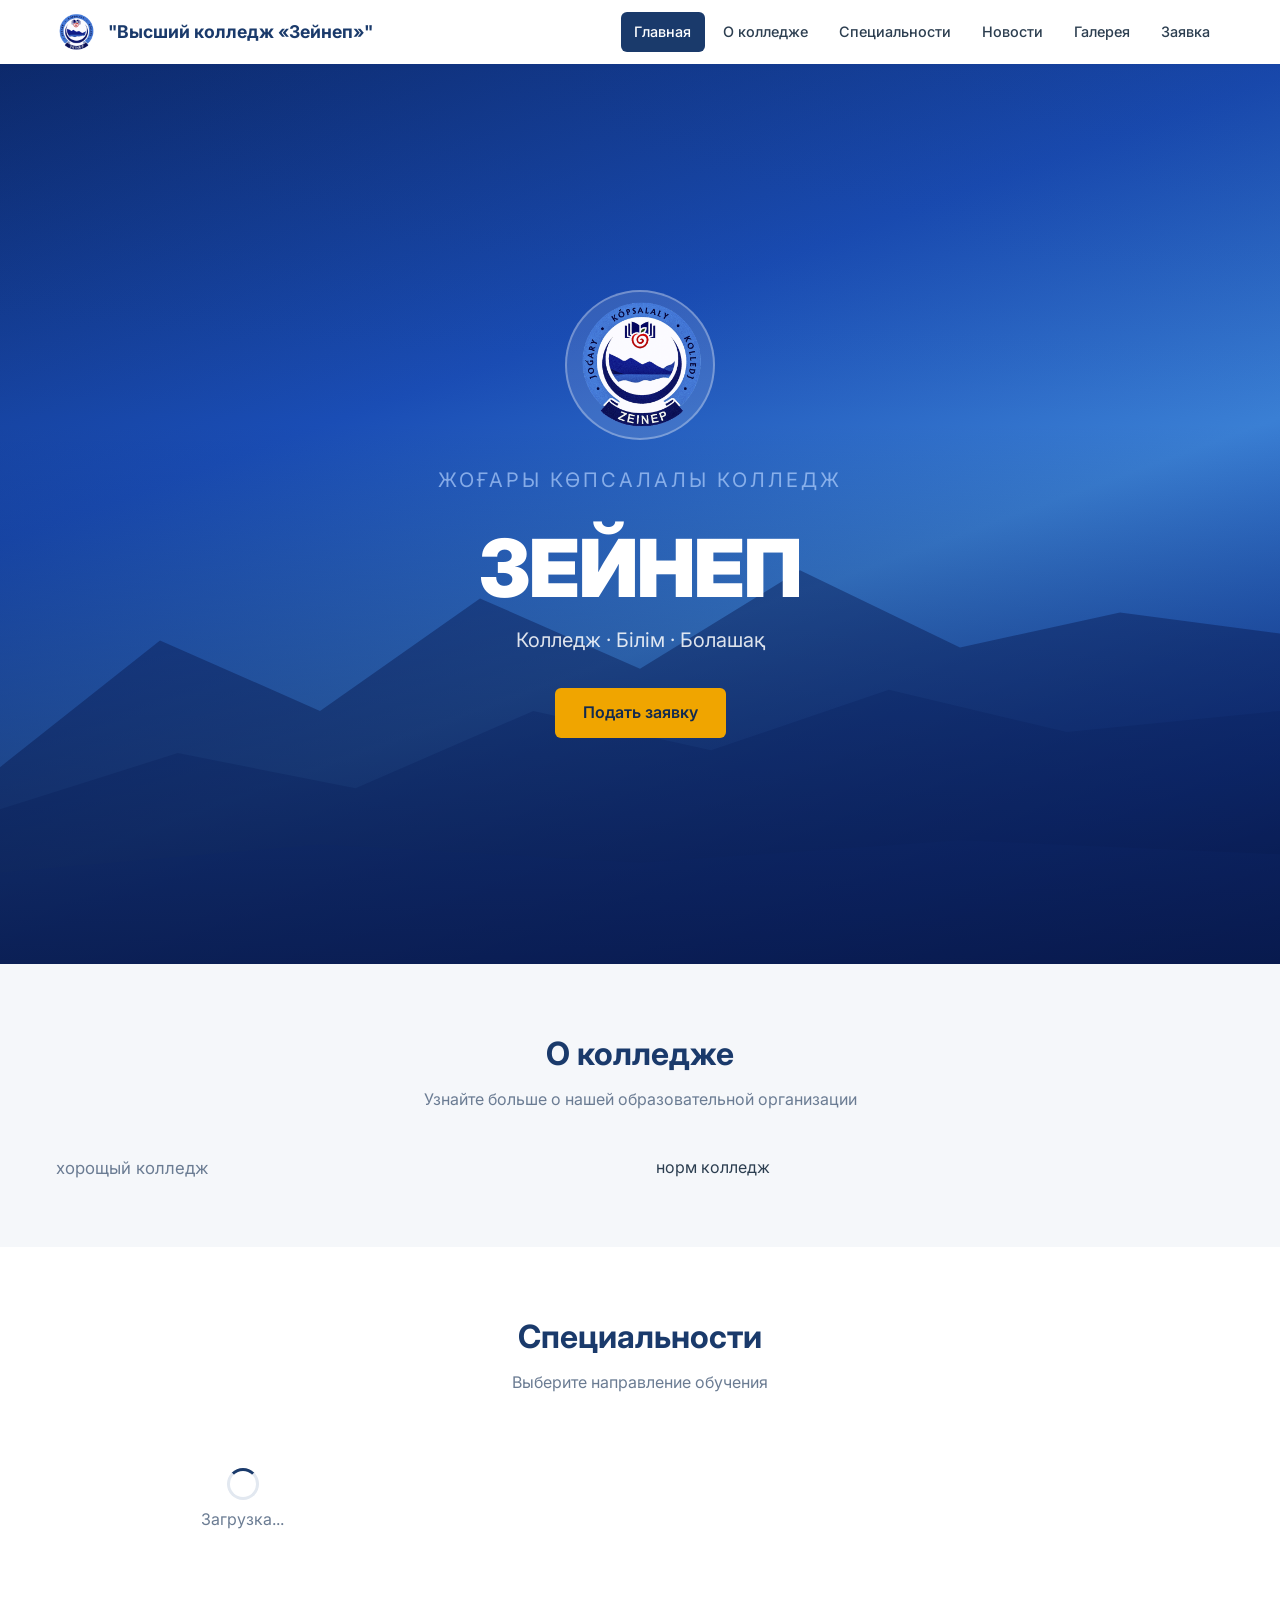
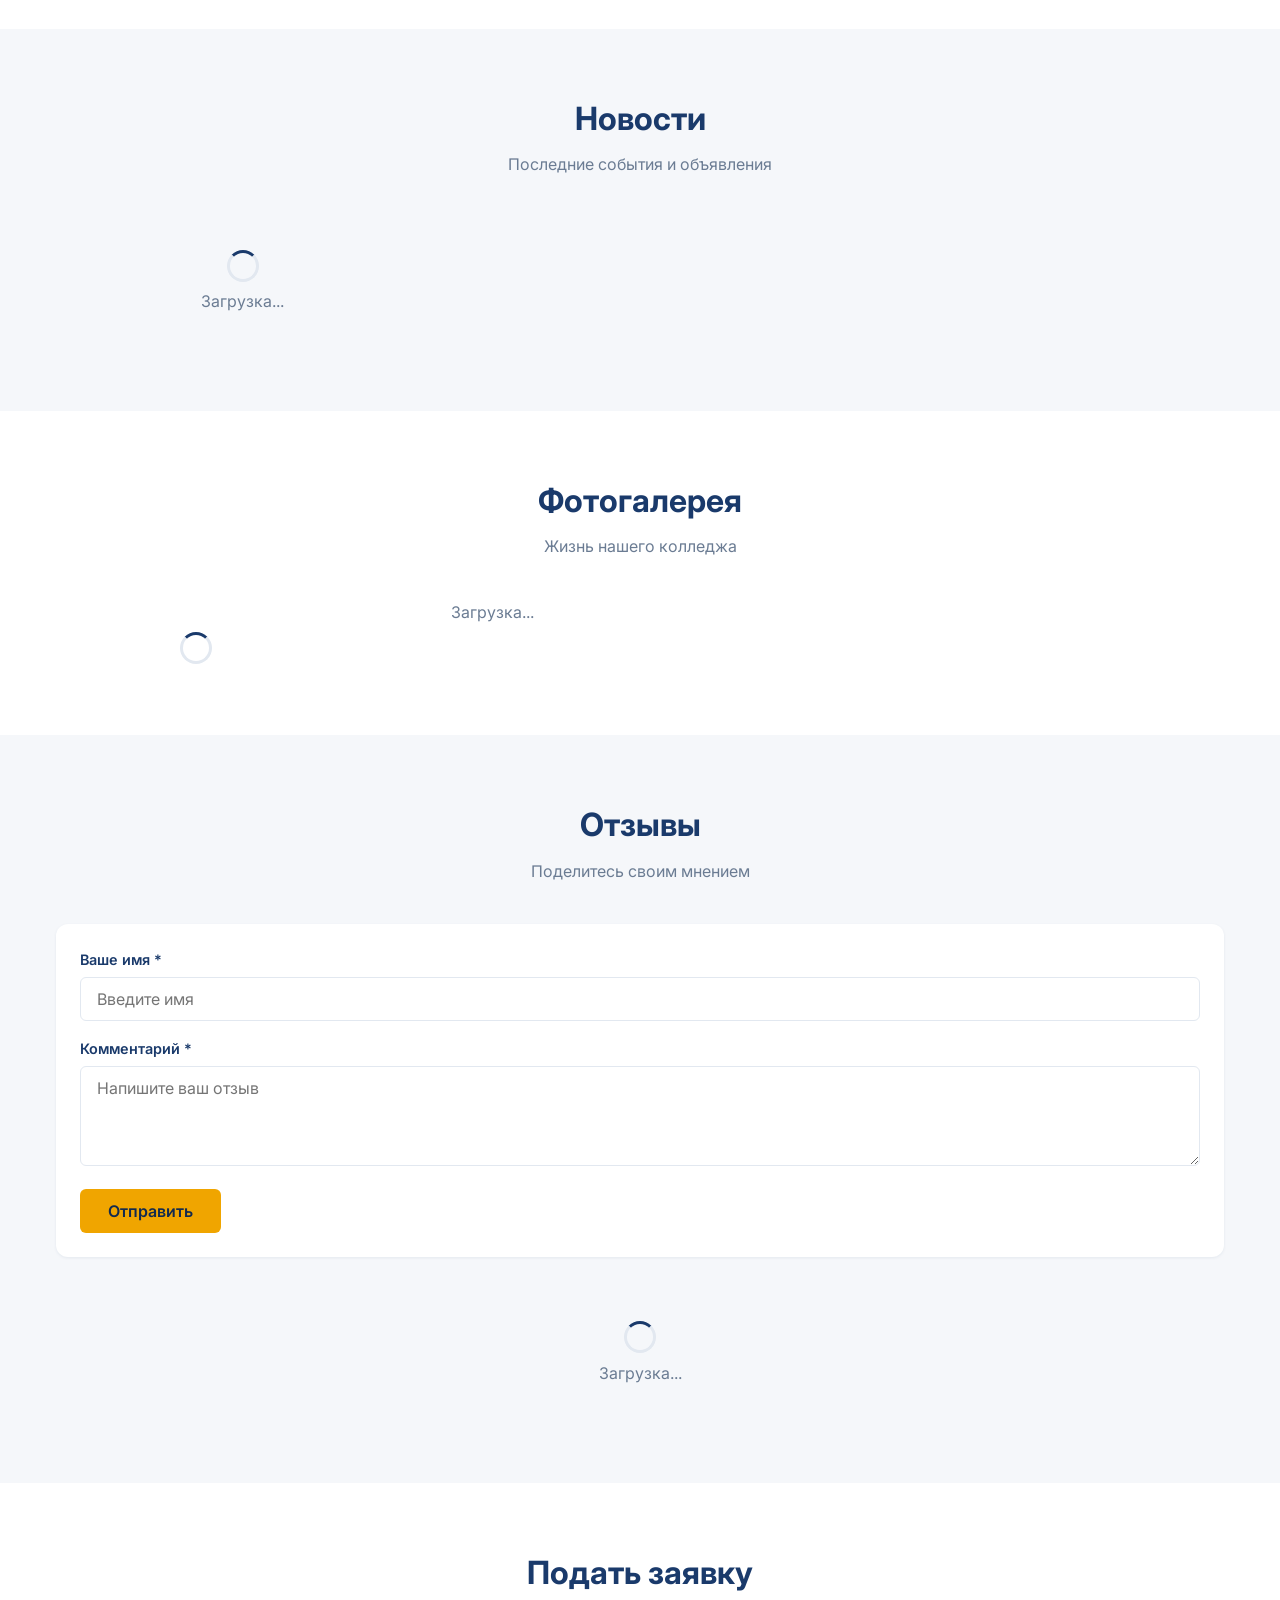
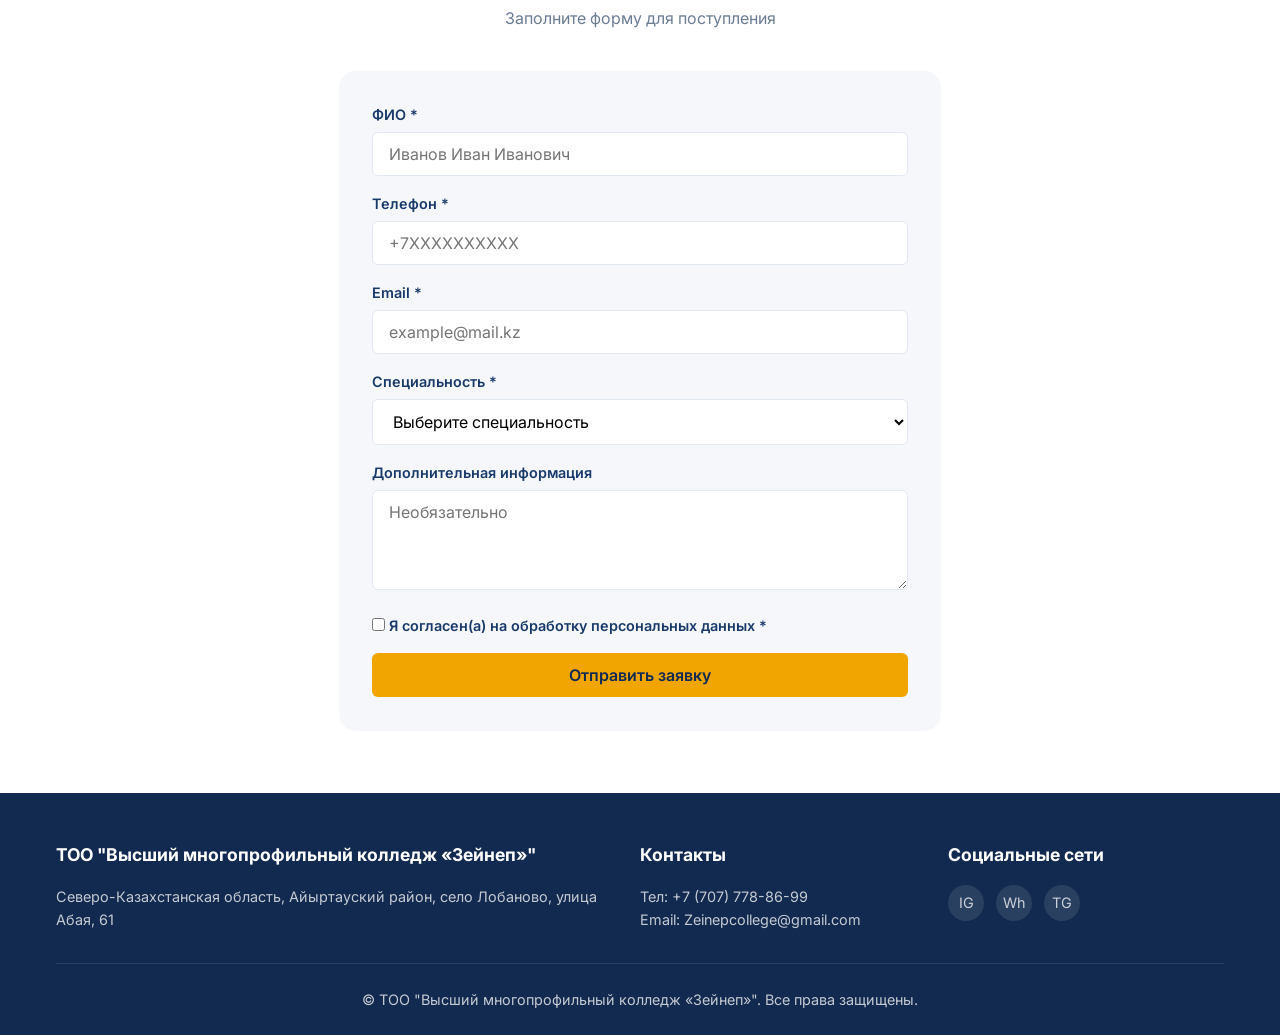
==== commit 6bb50b08: "Update contact phone number and social media links" ====
--- a/index.html
+++ b/index.html
@@ -210,14 +210,14 @@
         </div>
         <div>
           <h3>Контакты</h3>
-          <p>Тел: <a href="tel:+77271234567" id="footer-phone">+7 (707) 778-86-99</a></p>
+          <p>Тел: <a href="tel:+77077788699" id="footer-phone">+7 (707) 778-86-99</a></p>
           <p>Email: <a href="mailto:info@college.kz" id="footer-email">Zeinepcollege@gmail.com</a></p>
         </div>
         <div>
           <h3>Социальные сети</h3>
           <div class="social-links" id="social-links">
             <a href="#" aria-label="Instagram" title="Instagram">IG</a>
-            <a href="#" aria-label="Facebook" title="Facebook">FB</a>
+            <a href="#" aria-label="WhatsApp" title="WhatsApp">Wh</a>
             <a href="#" aria-label="Telegram" title="Telegram">TG</a>
           </div>
         </div>
--- a/assets/css/style.css
+++ b/assets/css/style.css
@@ -191,40 +191,97 @@
 }
 
 /* Hero */
+/* Hero */
 .hero {
   position: relative;
-  min-height: 70vh;
+  min-height: 100vh;
   display: flex;
   align-items: center;
   justify-content: center;
   text-align: center;
-  background: linear-gradient(135deg, var(--color-primary) 0%, var(--color-primary-light) 100%);
-  color: var(--color-white);
+  overflow: hidden;
+  background: linear-gradient(160deg, #0d2b6e 0%, #1a4db5 35%, #3a7fd4 60%, #1a4db5 85%, #0d2b6e 100%);
+  color: #fff;
   padding: 3rem 1rem;
-  overflow: hidden;
-}
-
-.hero::before {
-  content: '';
+}
+
+.hero::before { display: none; }
+
+.hero-logo-bg {
+  position: absolute;
+  inset: -10%;
+  background-image: url('../images/logo.png');
+  background-size: 55%;
+  background-position: center;
+  background-repeat: no-repeat;
+  opacity: 0.08;
+  filter: blur(4px) brightness(2);
+  z-index: 1;
+}
+
+.hero-mountains {
+  position: absolute;
+  bottom: 0;
+  left: 0;
+  right: 0;
+  height: 50%;
+  z-index: 2;
+  pointer-events: none;
+}
+
+.hero-mountains svg { width: 100%; height: 100%; }
+
+.hero-overlay {
   position: absolute;
   inset: 0;
-  background: url('../images/hero-pattern.svg') repeat;
-  opacity: 0.05;
-}
-
-.hero-content { position: relative; z-index: 1; max-width: 700px; }
+  z-index: 3;
+  background: linear-gradient(to bottom, rgba(8,25,80,0.1) 0%, rgba(8,25,80,0.0) 40%, rgba(5,15,55,0.65) 100%);
+}
+
+.hero-content {
+  position: relative;
+  z-index: 10;
+  display: flex;
+  flex-direction: column;
+  align-items: center;
+  gap: 16px;
+  max-width: 700px;
+}
+
+.hero-logo-circle {
+  width: 150px;
+  height: 150px;
+  border-radius: 50%;
+  background: rgba(255,255,255,0.12);
+  border: 2px solid rgba(255,255,255,0.3);
+  display: flex;
+  align-items: center;
+  justify-content: center;
+  overflow: hidden;
+  margin-bottom: 8px;
+}
+
+.hero-logo-circle img { width: 140px; height: 140px; object-fit: contain; }
+
+.hero-tagline-top {
+  font-size: 11px;
+  letter-spacing: 3px;
+  text-transform: uppercase;
+  color: rgba(180,210,255,0.8);
+}
 
 .hero h1 {
-  font-size: clamp(1.75rem, 5vw, 3rem);
-  font-weight: 800;
-  margin-bottom: 1rem;
-  line-height: 1.2;
+  font-size: clamp(2.5rem, 8vw, 5rem);
+  font-weight: 900;
+  margin-bottom: 0;
+  line-height: 1;
+  letter-spacing: -1px;
 }
 
 .hero p {
   font-size: clamp(1rem, 2.5vw, 1.25rem);
-  opacity: 0.9;
-  margin-bottom: 2rem;
+  opacity: 0.85;
+  margin-bottom: 1rem;
 }
 
 /* Buttons */
